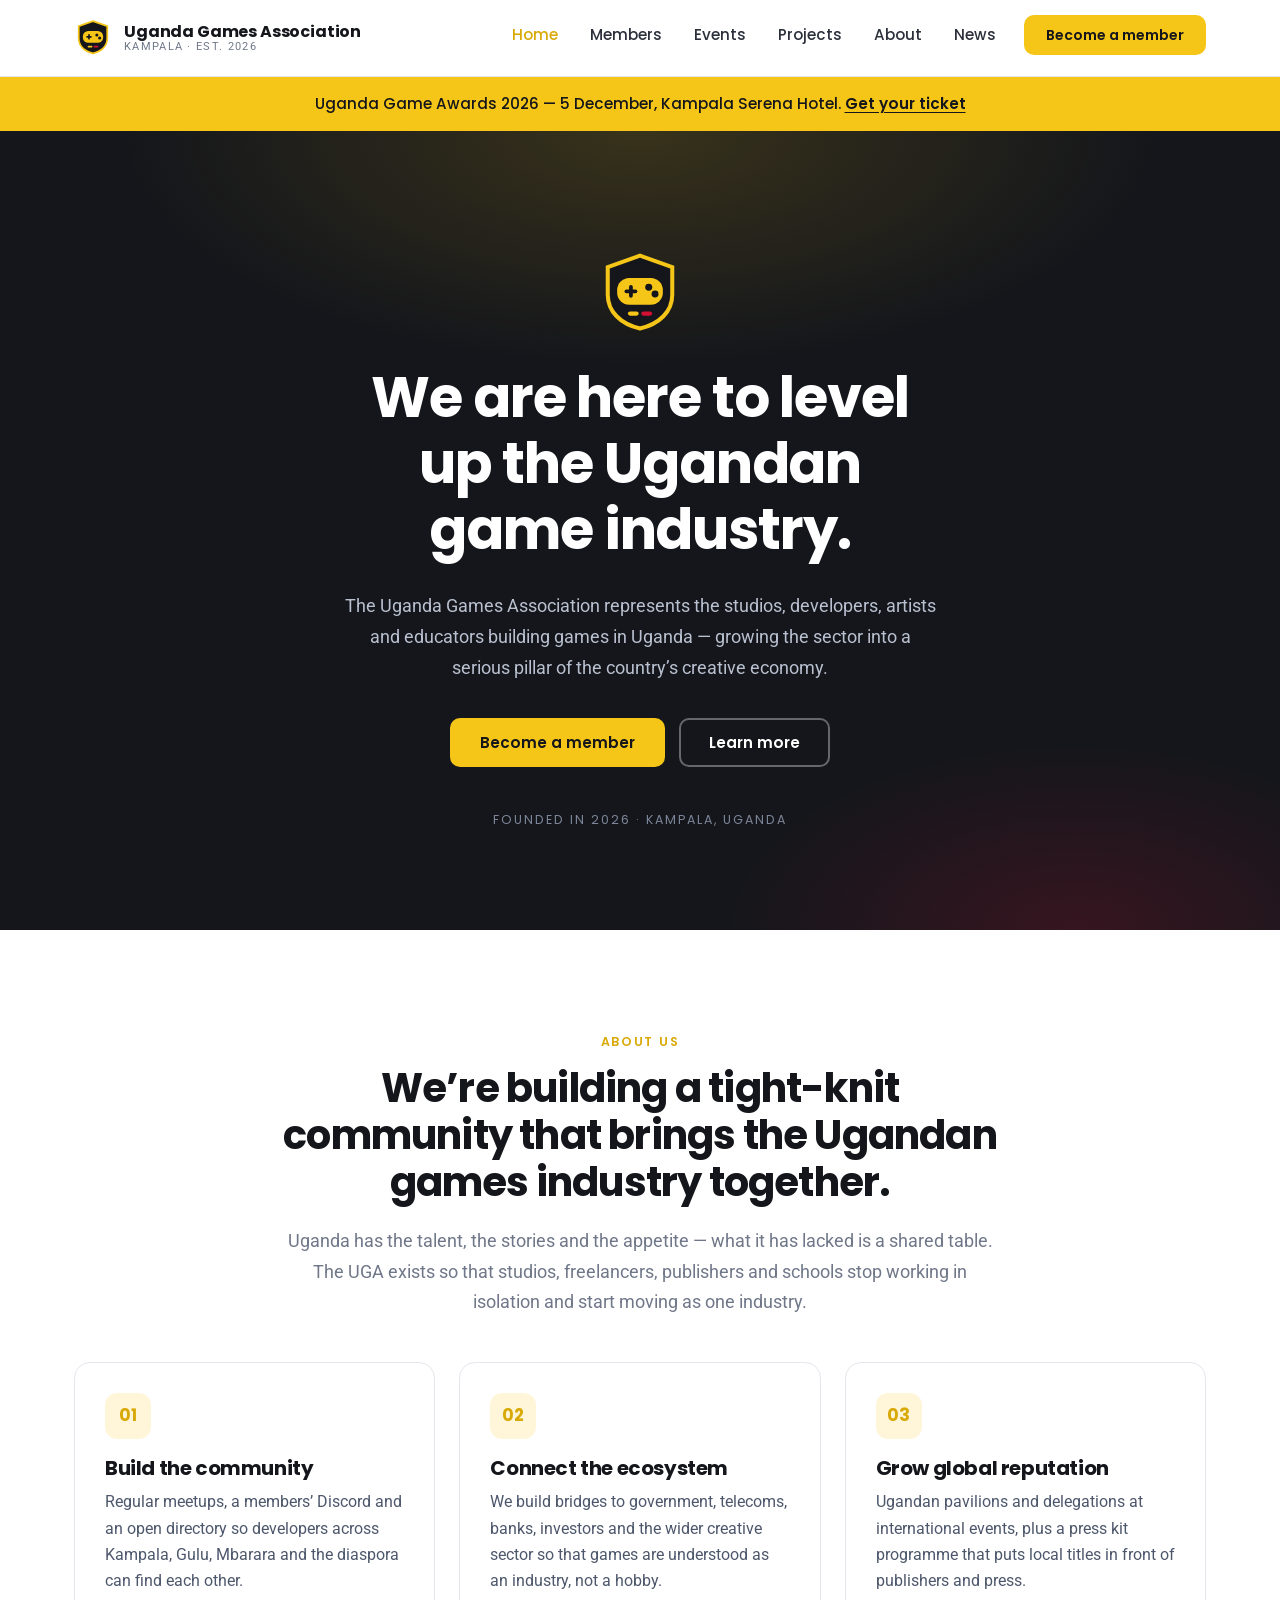
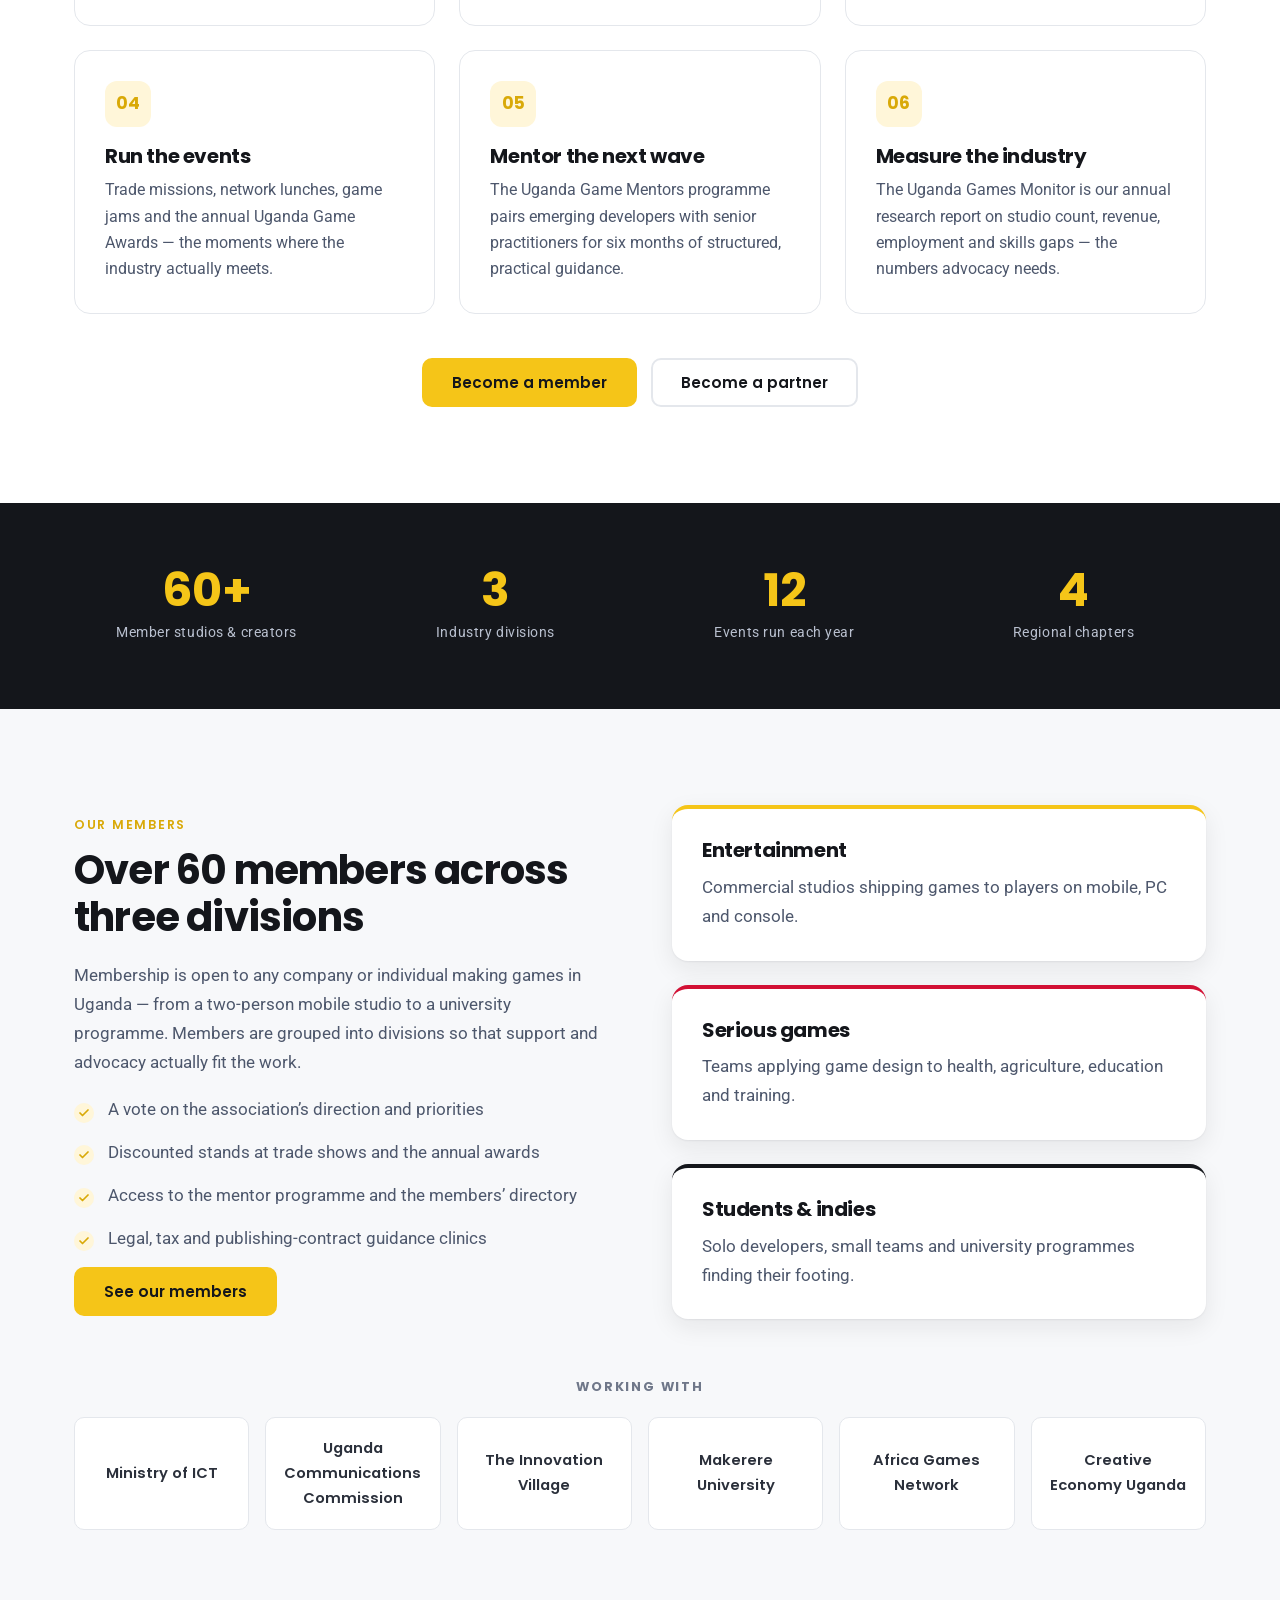
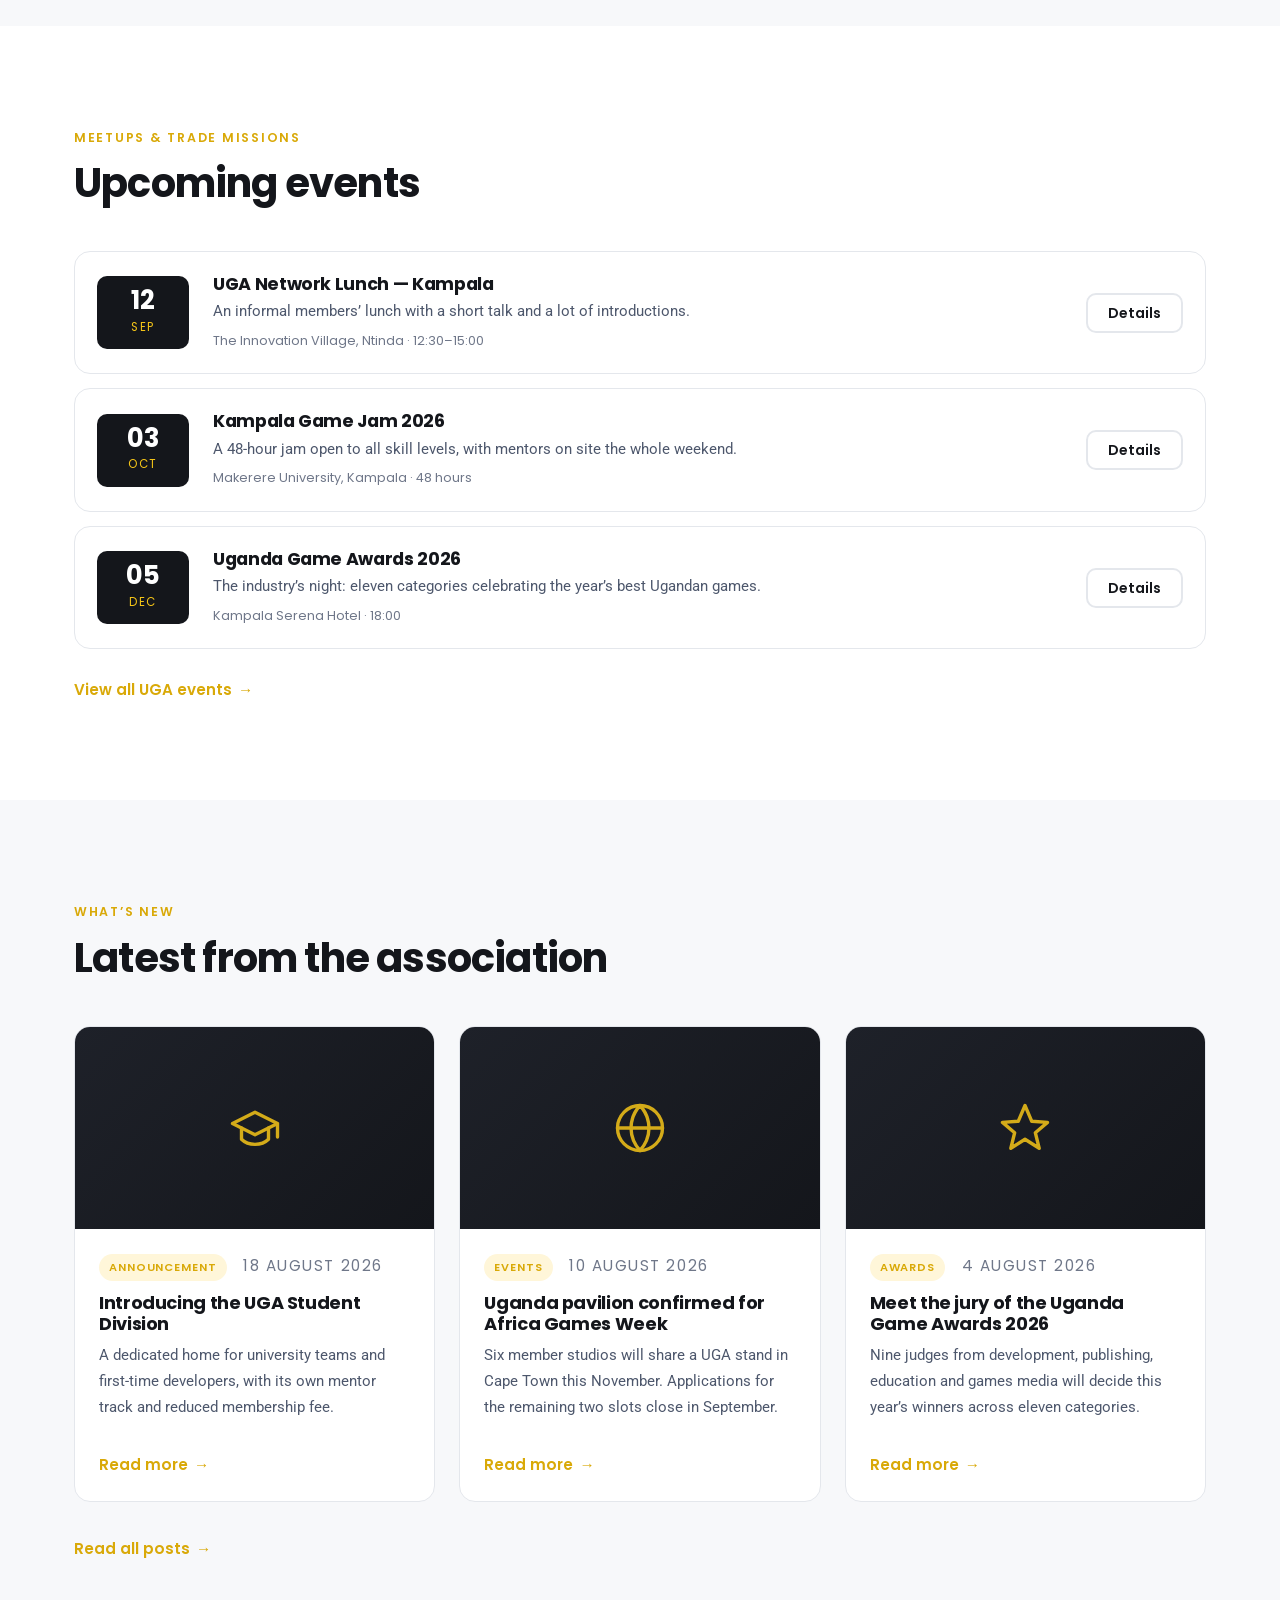
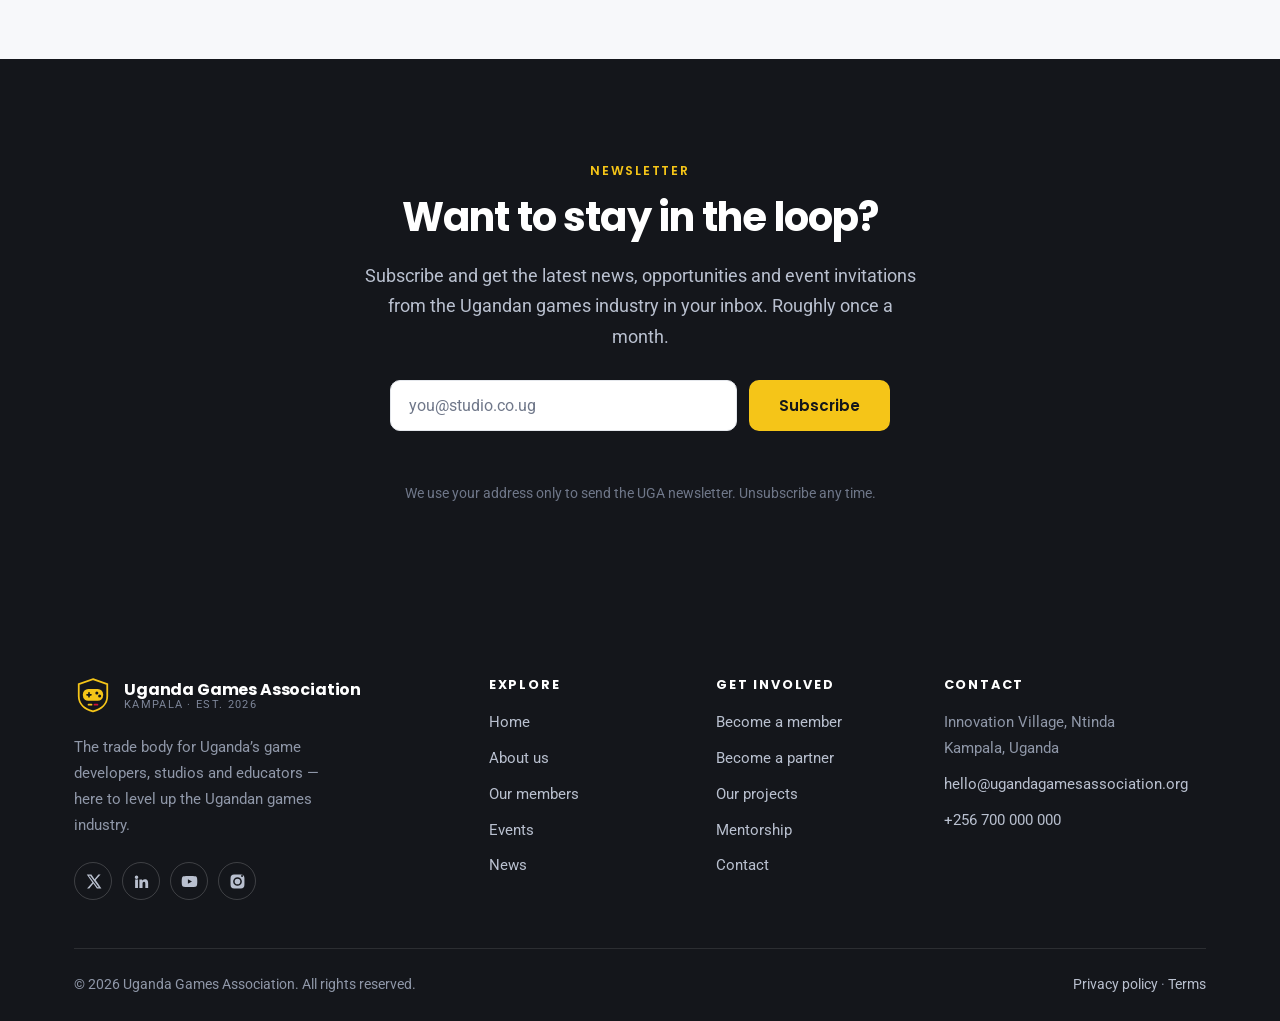
==== index.html @ ba729098 "Initial commit: Uganda Games Association website A seven-page static site for the Uganda Games Assoc" ====
<!DOCTYPE html>
<html lang="en">
<head>
  <meta charset="utf-8">
  <meta name="viewport" content="width=device-width, initial-scale=1">
  <title>Uganda Games Association — Levelling up the Ugandan game industry</title>
  <meta name="description" content="The Uganda Games Association represents the studios, developers and educators building games in Uganda.">
  <link rel="canonical" href="https://ugandagamesassociation.org/index.html">

  <meta property="og:type" content="website">
  <meta property="og:site_name" content="Uganda Games Association">
  <meta property="og:title" content="Uganda Games Association — Levelling up the Ugandan game industry">
  <meta property="og:description" content="The Uganda Games Association represents the studios, developers and educators building games in Uganda.">
  <meta name="twitter:card" content="summary_large_image">

  <link rel="icon" href="assets/favicon.svg" type="image/svg+xml">
  <link rel="preconnect" href="https://fonts.googleapis.com">
  <link rel="preconnect" href="https://fonts.gstatic.com" crossorigin>
  <link href="https://fonts.googleapis.com/css2?family=Poppins:wght@500;600;700&family=Roboto:wght@400;500&display=swap" rel="stylesheet">
  <link rel="stylesheet" href="css/styles.css">
  <script>document.documentElement.className += ' js';</script>
</head>
<body>
<a class="skip-link" href="#main">Skip to content</a>
<header class="site-header">
  <div class="wrap site-header__inner">
    <a class="brand" href="index.html">
      <img class="brand__mark" src="assets/logo.svg" alt="" width="38" height="38">
      <span class="brand__text">
        <span class="brand__name">Uganda Games Association</span>
        <span class="brand__sub">Kampala &middot; Est. 2026</span>
      </span>
    </a>

    <button class="nav-toggle" type="button" aria-expanded="false" aria-controls="primary-nav" aria-label="Toggle menu">
      <span class="nav-toggle__bars"></span>
    </button>

    <nav class="nav" id="primary-nav" aria-label="Primary">
      <ul class="nav__list">
        <li><a class="nav__link" href="index.html">Home</a></li>
        <li><a class="nav__link" href="members.html">Members</a></li>
        <li><a class="nav__link" href="events.html">Events</a></li>
        <li><a class="nav__link" href="projects.html">Projects</a></li>
        <li><a class="nav__link" href="about.html">About</a></li>
        <li><a class="nav__link" href="news.html">News</a></li>
        <li class="nav__cta"><a class="btn btn--primary btn--sm" href="contact.html">Become a member</a></li>
      </ul>
    </nav>
  </div>
</header>
<div class="notice">
  <div class="wrap">
    Uganda Game Awards 2026 &mdash; 5 December, Kampala Serena Hotel.
    <a href="events.html">Get your ticket</a>
  </div>
</div>

<main id="main">

  <!-- ============================================================ hero -->
  <section class="hero">
    <div class="wrap">
      <img class="hero__mark" src="assets/logo.svg" alt="" width="86" height="86">
      <h1>We are here to level up the Ugandan game industry.</h1>
      <p class="hero__text">
        The Uganda Games Association represents the studios, developers, artists and
        educators building games in Uganda &mdash; growing the sector into a serious
        pillar of the country&rsquo;s creative economy.
      </p>
      <div class="hero__actions">
        <a class="btn btn--primary" href="contact.html">Become a member</a>
        <a class="btn btn--onink" href="about.html">Learn more</a>
      </div>
      <p class="hero__meta">Founded in 2026 &middot; Kampala, Uganda</p>
    </div>
  </section>

  <!-- =========================================================== about -->
  <section class="section">
    <div class="wrap">
      <div class="section-head section-head--center reveal">
        <span class="eyebrow">About us</span>
        <h2>We&rsquo;re building a tight-knit community that brings the Ugandan games industry together.</h2>
        <p class="lead">
          Uganda has the talent, the stories and the appetite &mdash; what it has lacked is
          a shared table. The UGA exists so that studios, freelancers, publishers and
          schools stop working in isolation and start moving as one industry.
        </p>
      </div>

      <div class="grid grid--3">
        <article class="card card--hover reveal">
          <span class="card__num">01</span>
          <h3>Build the community</h3>
          <p>Regular meetups, a members&rsquo; Discord and an open directory so developers across Kampala, Gulu, Mbarara and the diaspora can find each other.</p>
        </article>
        <article class="card card--hover reveal">
          <span class="card__num">02</span>
          <h3>Connect the ecosystem</h3>
          <p>We build bridges to government, telecoms, banks, investors and the wider creative sector so that games are understood as an industry, not a hobby.</p>
        </article>
        <article class="card card--hover reveal">
          <span class="card__num">03</span>
          <h3>Grow global reputation</h3>
          <p>Ugandan pavilions and delegations at international events, plus a press kit programme that puts local titles in front of publishers and press.</p>
        </article>
        <article class="card card--hover reveal">
          <span class="card__num">04</span>
          <h3>Run the events</h3>
          <p>Trade missions, network lunches, game jams and the annual Uganda Game Awards &mdash; the moments where the industry actually meets.</p>
        </article>
        <article class="card card--hover reveal">
          <span class="card__num">05</span>
          <h3>Mentor the next wave</h3>
          <p>The Uganda Game Mentors programme pairs emerging developers with senior practitioners for six months of structured, practical guidance.</p>
        </article>
        <article class="card card--hover reveal">
          <span class="card__num">06</span>
          <h3>Measure the industry</h3>
          <p>The Uganda Games Monitor is our annual research report on studio count, revenue, employment and skills gaps &mdash; the numbers advocacy needs.</p>
        </article>
      </div>

      <div class="hero__actions" style="margin-top:44px">
        <a class="btn btn--primary" href="contact.html">Become a member</a>
        <a class="btn btn--ghost" href="contact.html">Become a partner</a>
      </div>
    </div>
  </section>

  <!-- =========================================================== stats -->
  <section class="section section--tight section--ink">
    <div class="wrap">
      <div class="stats reveal">
        <div class="stat"><div class="stat__num">60+</div><div class="stat__label">Member studios &amp; creators</div></div>
        <div class="stat"><div class="stat__num">3</div><div class="stat__label">Industry divisions</div></div>
        <div class="stat"><div class="stat__num">12</div><div class="stat__label">Events run each year</div></div>
        <div class="stat"><div class="stat__num">4</div><div class="stat__label">Regional chapters</div></div>
      </div>
    </div>
  </section>

  <!-- ========================================================= members -->
  <section class="section section--paper">
    <div class="wrap">
      <div class="split">
        <div class="reveal">
          <span class="eyebrow">Our members</span>
          <h2>Over 60 members across three divisions</h2>
          <p>
            Membership is open to any company or individual making games in Uganda &mdash;
            from a two-person mobile studio to a university programme. Members are grouped
            into divisions so that support and advocacy actually fit the work.
          </p>
          <ul class="checklist">
            <li>A vote on the association&rsquo;s direction and priorities</li>
            <li>Discounted stands at trade shows and the annual awards</li>
            <li>Access to the mentor programme and the members&rsquo; directory</li>
            <li>Legal, tax and publishing-contract guidance clinics</li>
          </ul>
          <a class="btn btn--primary" href="members.html">See our members</a>
        </div>

        <div class="grid reveal">
          <div class="division">
            <h3>Entertainment</h3>
            <p>Commercial studios shipping games to players on mobile, PC and console.</p>
          </div>
          <div class="division">
            <h3>Serious games</h3>
            <p>Teams applying game design to health, agriculture, education and training.</p>
          </div>
          <div class="division">
            <h3>Students &amp; indies</h3>
            <p>Solo developers, small teams and university programmes finding their footing.</p>
          </div>
        </div>
      </div>

      <div style="margin-top:60px" class="reveal">
        <h4 style="text-align:center;color:var(--muted);font-size:.8rem;letter-spacing:.14em;text-transform:uppercase;margin-bottom:22px">
          Working with
        </h4>
        <div class="logo-grid">
          <span class="logo-card">Ministry of ICT</span>
          <span class="logo-card">Uganda Communications Commission</span>
          <span class="logo-card">The Innovation Village</span>
          <span class="logo-card">Makerere University</span>
          <span class="logo-card">Africa Games Network</span>
          <span class="logo-card">Creative Economy Uganda</span>
        </div>
      </div>
    </div>
  </section>

  <!-- ========================================================== events -->
  <section class="section">
    <div class="wrap">
      <div class="section-head reveal">
        <span class="eyebrow">Meetups &amp; trade missions</span>
        <h2>Upcoming events</h2>
      </div>

      <div class="reveal">
        <article class="event">
          <div class="event__date"><div class="event__day">12</div><div class="event__mon">Sep</div></div>
          <div class="event__body">
            <h3>UGA Network Lunch &mdash; Kampala</h3>
            <p>An informal members&rsquo; lunch with a short talk and a lot of introductions.</p>
            <span class="event__where">The Innovation Village, Ntinda &middot; 12:30&ndash;15:00</span>
          </div>
          <a class="btn btn--ghost btn--sm" href="events.html">Details</a>
        </article>

        <article class="event">
          <div class="event__date"><div class="event__day">03</div><div class="event__mon">Oct</div></div>
          <div class="event__body">
            <h3>Kampala Game Jam 2026</h3>
            <p>A 48-hour jam open to all skill levels, with mentors on site the whole weekend.</p>
            <span class="event__where">Makerere University, Kampala &middot; 48 hours</span>
          </div>
          <a class="btn btn--ghost btn--sm" href="events.html">Details</a>
        </article>

        <article class="event">
          <div class="event__date"><div class="event__day">05</div><div class="event__mon">Dec</div></div>
          <div class="event__body">
            <h3>Uganda Game Awards 2026</h3>
            <p>The industry&rsquo;s night: eleven categories celebrating the year&rsquo;s best Ugandan games.</p>
            <span class="event__where">Kampala Serena Hotel &middot; 18:00</span>
          </div>
          <a class="btn btn--ghost btn--sm" href="events.html">Details</a>
        </article>
      </div>

      <p style="margin-top:26px"><a class="arrow-link" href="events.html">View all UGA events</a></p>
    </div>
  </section>

  <!-- ============================================================ news -->
  <section class="section section--paper">
    <div class="wrap">
      <div class="section-head reveal">
        <span class="eyebrow">What&rsquo;s new</span>
        <h2>Latest from the association</h2>
      </div>

      <div class="grid grid--3">
        <article class="post reveal">
          <div class="post__thumb">
            <svg viewBox="0 0 24 24" fill="none" stroke="#f5c518" stroke-width="1.5" stroke-linecap="round" stroke-linejoin="round"><path d="M22 10v6M2 10l10-5 10 5-10 5z"/><path d="M6 12v5c3 3 9 3 12 0v-5"/></svg>
          </div>
          <div class="post__body">
            <p class="post__meta"><span class="tag">Announcement</span> &nbsp; 18 August 2026</p>
            <h3>Introducing the UGA Student Division</h3>
            <p>A dedicated home for university teams and first-time developers, with its own mentor track and reduced membership fee.</p>
            <a class="arrow-link" href="news.html">Read more</a>
          </div>
        </article>

        <article class="post reveal">
          <div class="post__thumb">
            <svg viewBox="0 0 24 24" fill="none" stroke="#f5c518" stroke-width="1.5" stroke-linecap="round" stroke-linejoin="round"><circle cx="12" cy="12" r="10"/><path d="M2 12h20M12 2a15.3 15.3 0 0 1 4 10 15.3 15.3 0 0 1-4 10 15.3 15.3 0 0 1-4-10 15.3 15.3 0 0 1 4-10z"/></svg>
          </div>
          <div class="post__body">
            <p class="post__meta"><span class="tag">Events</span> &nbsp; 10 August 2026</p>
            <h3>Uganda pavilion confirmed for Africa Games Week</h3>
            <p>Six member studios will share a UGA stand in Cape Town this November. Applications for the remaining two slots close in September.</p>
            <a class="arrow-link" href="news.html">Read more</a>
          </div>
        </article>

        <article class="post reveal">
          <div class="post__thumb">
            <svg viewBox="0 0 24 24" fill="none" stroke="#f5c518" stroke-width="1.5" stroke-linecap="round" stroke-linejoin="round"><path d="M12 2 15 9l7 .5-5.4 4.6 1.7 6.9L12 17l-6.3 4 1.7-6.9L2 9.5 9 9z"/></svg>
          </div>
          <div class="post__body">
            <p class="post__meta"><span class="tag">Awards</span> &nbsp; 4 August 2026</p>
            <h3>Meet the jury of the Uganda Game Awards 2026</h3>
            <p>Nine judges from development, publishing, education and games media will decide this year&rsquo;s winners across eleven categories.</p>
            <a class="arrow-link" href="news.html">Read more</a>
          </div>
        </article>
      </div>

      <p style="margin-top:32px"><a class="arrow-link" href="news.html">Read all posts</a></p>
    </div>
  </section>

  <!-- ====================================================== newsletter -->
  <section class="section section--ink">
    <div class="wrap newsletter">
      <span class="eyebrow">Newsletter</span>
      <h2>Want to stay in the loop?</h2>
      <p class="lead" style="max-width:56ch;margin-inline:auto;color:#b9c0cf">
        Subscribe and get the latest news, opportunities and event invitations from the
        Ugandan games industry in your inbox. Roughly once a month.
      </p>

      <form class="newsletter__form" data-demo-form
            data-success="You have successfully joined our subscriber list."
            novalidate>
        <label class="visually-hidden" for="nl-email">Email address</label>
        <input id="nl-email" type="email" name="email" placeholder="you@studio.co.ug" required>
        <button class="btn btn--primary" type="submit">Subscribe</button>
      </form>
      <p class="form-status" role="status" aria-live="polite"></p>
      <p class="newsletter__note">
        We use your address only to send the UGA newsletter. Unsubscribe any time.
      </p>
    </div>
  </section>

</main>
<footer class="site-footer">
  <div class="wrap">
    <div class="footer-grid">
      <div class="footer-about">
        <a class="brand" href="index.html">
          <img class="brand__mark" src="assets/logo.svg" alt="" width="38" height="38">
          <span class="brand__text">
            <span class="brand__name">Uganda Games Association</span>
            <span class="brand__sub">Kampala &middot; Est. 2026</span>
          </span>
        </a>
        <p>The trade body for Uganda&rsquo;s game developers, studios and educators &mdash; here to level up the Ugandan games industry.</p>
        <div class="socials">
          <a href="#" aria-label="UGA on X">
            <svg viewBox="0 0 24 24" fill="#b9c0cf"><path d="M18.9 2H22l-7 8 8.2 12h-6.4l-5-7.3L6 22H2.9l7.5-8.6L2.5 2H9l4.5 6.7L18.9 2Zm-1.1 18h1.7L7.3 3.8H5.5L17.8 20Z"/></svg>
          </a>
          <a href="#" aria-label="UGA on LinkedIn">
            <svg viewBox="0 0 24 24" fill="#b9c0cf"><path d="M4.98 3.5a2.5 2.5 0 1 1 0 5 2.5 2.5 0 0 1 0-5ZM3 9h4v12H3V9Zm6 0h3.8v1.7h.05c.53-1 1.83-2.05 3.77-2.05 4.03 0 4.78 2.65 4.78 6.1V21h-4v-5.5c0-1.3-.03-3-1.83-3-1.83 0-2.11 1.43-2.11 2.9V21H9V9Z"/></svg>
          </a>
          <a href="#" aria-label="UGA on YouTube">
            <svg viewBox="0 0 24 24" fill="#b9c0cf"><path d="M23 12s0-3.6-.46-5.32a2.77 2.77 0 0 0-1.95-1.96C18.87 4.25 12 4.25 12 4.25s-6.87 0-8.59.47a2.77 2.77 0 0 0-1.95 1.96C1 8.4 1 12 1 12s0 3.6.46 5.32a2.77 2.77 0 0 0 1.95 1.96c1.72.47 8.59.47 8.59.47s6.87 0 8.59-.47a2.77 2.77 0 0 0 1.95-1.96C23 15.6 23 12 23 12ZM9.75 15.27V8.73L15.5 12l-5.75 3.27Z"/></svg>
          </a>
          <a href="#" aria-label="UGA on Instagram">
            <svg viewBox="0 0 24 24" fill="#b9c0cf"><path d="M12 2.16c3.2 0 3.58.01 4.85.07 3.25.15 4.77 1.69 4.92 4.92.06 1.27.07 1.65.07 4.85s-.01 3.58-.07 4.85c-.15 3.23-1.66 4.77-4.92 4.92-1.27.06-1.65.07-4.85.07s-3.58-.01-4.85-.07c-3.26-.15-4.77-1.7-4.92-4.92C2.17 15.58 2.16 15.2 2.16 12s.01-3.58.07-4.85c.15-3.23 1.66-4.77 4.92-4.92C8.42 2.17 8.8 2.16 12 2.16Zm0 3.68a6.16 6.16 0 1 0 0 12.32 6.16 6.16 0 0 0 0-12.32Zm0 10.16a4 4 0 1 1 0-8 4 4 0 0 1 0 8Zm6.4-10.4a1.44 1.44 0 1 0 0-2.88 1.44 1.44 0 0 0 0 2.88Z"/></svg>
          </a>
        </div>
      </div>

      <div class="footer-col">
        <h4>Explore</h4>
        <ul>
          <li><a href="index.html">Home</a></li>
          <li><a href="about.html">About us</a></li>
          <li><a href="members.html">Our members</a></li>
          <li><a href="events.html">Events</a></li>
          <li><a href="news.html">News</a></li>
        </ul>
      </div>

      <div class="footer-col">
        <h4>Get involved</h4>
        <ul>
          <li><a href="contact.html">Become a member</a></li>
          <li><a href="contact.html">Become a partner</a></li>
          <li><a href="projects.html">Our projects</a></li>
          <li><a href="projects.html">Mentorship</a></li>
          <li><a href="contact.html">Contact</a></li>
        </ul>
      </div>

      <div class="footer-col">
        <h4>Contact</h4>
        <ul>
          <li>Innovation Village, Ntinda<br>Kampala, Uganda</li>
          <li><a href="mailto:hello@ugandagamesassociation.org">hello@ugandagamesassociation.org</a></li>
          <li><a href="tel:+256700000000">+256 700 000 000</a></li>
        </ul>
      </div>
    </div>

    <div class="footer-bottom">
      <span>&copy; <span data-year>2026</span> Uganda Games Association. All rights reserved.</span>
      <span><a href="#">Privacy policy</a> &middot; <a href="#">Terms</a></span>
    </div>
  </div>
</footer>

<button class="to-top" type="button" aria-label="Back to top">
  <svg viewBox="0 0 24 24" width="18" height="18" fill="none" stroke="currentColor" stroke-width="2.5" stroke-linecap="round" stroke-linejoin="round"><path d="M12 19V5M5 12l7-7 7 7"/></svg>
</button>

<script src="js/main.js"></script>
</body>
</html>
---- css/styles.css ----
/* ==========================================================================
   Uganda Games Association — design system
   Palette derives from the national flag: black, gold, red.
   ========================================================================== */

:root {
  /* Brand */
  --gold:        #f5c518;
  --gold-dark:   #d9a908;
  --gold-soft:   #fff6d9;
  --red:         #d21034;
  --red-dark:    #a60d29;

  /* Neutrals */
  --ink:         #14161b;
  --ink-2:       #1e2129;
  --ink-3:       #2b303b;
  --slate:       #4d576c;
  --muted:       #6f7789;
  --line:        #e4e7ec;
  --paper:       #ffffff;
  --paper-2:     #f7f8fa;

  /* Type */
  --font-head: 'Poppins', 'Segoe UI', Arial, sans-serif;
  --font-body: 'Roboto', 'Segoe UI', Arial, Helvetica, sans-serif;

  /* Layout */
  --wrap: 1180px;
  --gutter: 24px;
  --radius: 10px;
  --radius-lg: 16px;
  --shadow: 0 1px 2px rgba(20, 22, 27, .06), 0 8px 24px rgba(20, 22, 27, .08);
  --shadow-lg: 0 2px 4px rgba(20, 22, 27, .06), 0 18px 48px rgba(20, 22, 27, .14);
  --header-h: 76px;
}

/* --------------------------------------------------------------- reset -- */
*, *::before, *::after { box-sizing: border-box; }

html { scroll-behavior: smooth; }

body {
  margin: 0;
  font-family: var(--font-body);
  font-size: 17px;
  line-height: 1.7;
  color: var(--slate);
  background: var(--paper);
  -webkit-font-smoothing: antialiased;
}

h1, h2, h3, h4, h5 {
  font-family: var(--font-head);
  font-weight: 700;
  line-height: 1.18;
  color: var(--ink);
  margin: 0 0 .5em;
  letter-spacing: -.02em;
}

h1 { font-size: clamp(2.2rem, 5vw, 3.5rem); }
h2 { font-size: clamp(1.75rem, 3.4vw, 2.5rem); }
h3 { font-size: 1.25rem; }
h4 { font-size: 1.05rem; }

p { margin: 0 0 1.1em; }
p:last-child { margin-bottom: 0; }

a { color: var(--ink); text-decoration: none; transition: color .18s ease; }
a:hover { color: var(--gold-dark); }

img, svg { max-width: 100%; height: auto; display: block; }

ul { margin: 0 0 1.1em; padding-left: 1.2em; }
li { margin-bottom: .4em; }

:focus-visible {
  outline: 3px solid var(--gold);
  outline-offset: 3px;
  border-radius: 4px;
}

/* -------------------------------------------------------------- layout -- */
.wrap {
  width: 100%;
  max-width: var(--wrap);
  margin-inline: auto;
  padding-inline: var(--gutter);
}

.section { padding: clamp(56px, 8vw, 96px) 0; }
.section--tight { padding: clamp(40px, 5vw, 64px) 0; }
.section--paper { background: var(--paper-2); }
.section--ink { background: var(--ink); color: #b9c0cf; }
.section--ink h2, .section--ink h3, .section--ink h4 { color: #fff; }

.section-head { max-width: 720px; margin-bottom: 44px; }
.section-head--center { margin-inline: auto; text-align: center; }

.eyebrow {
  display: inline-block;
  font-family: var(--font-head);
  font-weight: 600;
  font-size: .78rem;
  letter-spacing: .14em;
  text-transform: uppercase;
  color: var(--gold-dark);
  margin-bottom: .75rem;
}
.section--ink .eyebrow { color: var(--gold); }

.lead { font-size: 1.12rem; color: var(--muted); }

.grid { display: grid; gap: 24px; }
.grid--2 { grid-template-columns: repeat(2, 1fr); }
.grid--3 { grid-template-columns: repeat(3, 1fr); }
.grid--4 { grid-template-columns: repeat(4, 1fr); }

/* ------------------------------------------------------------- buttons -- */
.btn {
  display: inline-flex;
  align-items: center;
  justify-content: center;
  gap: .5em;
  font-family: var(--font-head);
  font-weight: 600;
  font-size: .95rem;
  line-height: 1;
  padding: 15px 28px;
  border: 2px solid transparent;
  border-radius: var(--radius);
  cursor: pointer;
  transition: transform .16s ease, background .18s ease, color .18s ease, border-color .18s ease;
}
.btn:active { transform: translateY(1px); }

.btn--primary { background: var(--gold); color: var(--ink); border-color: var(--gold); }
.btn--primary:hover { background: var(--gold-dark); border-color: var(--gold-dark); color: var(--ink); }

.btn--ghost { background: transparent; color: var(--ink); border-color: var(--line); }
.btn--ghost:hover { border-color: var(--ink); color: var(--ink); }

.btn--onink { background: transparent; color: #fff; border-color: rgba(255,255,255,.35); }
.btn--onink:hover { background: #fff; color: var(--ink); border-color: #fff; }

.btn--sm { padding: 11px 20px; font-size: .875rem; }

.arrow-link {
  font-family: var(--font-head);
  font-weight: 600;
  font-size: .95rem;
  color: var(--gold-dark);
  display: inline-flex;
  align-items: center;
  gap: .4em;
}
.arrow-link::after { content: "\2192"; transition: transform .18s ease; }
.arrow-link:hover::after { transform: translateX(4px); }

/* -------------------------------------------------------------- header -- */
.site-header {
  position: sticky;
  top: 0;
  z-index: 100;
  background: rgba(255, 255, 255, .94);
  backdrop-filter: blur(10px);
  border-bottom: 1px solid var(--line);
}

.site-header__inner {
  display: flex;
  align-items: center;
  gap: 20px;
  min-height: var(--header-h);
}

.brand { display: flex; align-items: center; gap: 12px; flex-shrink: 0; }
.brand__mark { width: 38px; height: 38px; flex-shrink: 0; }
.brand__text { display: flex; flex-direction: column; line-height: 1.1; }
.brand__name {
  font-family: var(--font-head);
  font-weight: 700;
  font-size: 1rem;
  color: var(--ink);
  letter-spacing: -.01em;
}
.brand__sub {
  font-size: .68rem;
  letter-spacing: .12em;
  text-transform: uppercase;
  color: var(--muted);
}

.nav { margin-left: auto; }
.nav__list {
  display: flex;
  align-items: center;
  gap: 4px;
  list-style: none;
  margin: 0;
  padding: 0;
}
.nav__link {
  display: block;
  font-family: var(--font-head);
  font-weight: 500;
  font-size: .95rem;
  padding: 10px 14px;
  border-radius: var(--radius);
  color: var(--ink-3);
}
.nav__link:hover { background: var(--paper-2); color: var(--ink); }
.nav__item--active > .nav__link { color: var(--gold-dark); }

.nav__cta { margin-left: 10px; }

.nav-toggle {
  display: none;
  margin-left: auto;
  width: 44px;
  height: 44px;
  align-items: center;
  justify-content: center;
  background: transparent;
  border: 1px solid var(--line);
  border-radius: var(--radius);
  cursor: pointer;
}
.nav-toggle__bars, .nav-toggle__bars::before, .nav-toggle__bars::after {
  display: block;
  width: 20px;
  height: 2px;
  background: var(--ink);
  border-radius: 2px;
  transition: transform .2s ease, opacity .2s ease;
}
.nav-toggle__bars::before, .nav-toggle__bars::after { content: ""; position: absolute; }
.nav-toggle__bars::before { transform: translateY(-6px); }
.nav-toggle__bars::after { transform: translateY(6px); }
.nav-toggle[aria-expanded="true"] .nav-toggle__bars { background: transparent; }
.nav-toggle[aria-expanded="true"] .nav-toggle__bars::before { transform: rotate(45deg); }
.nav-toggle[aria-expanded="true"] .nav-toggle__bars::after { transform: rotate(-45deg); }

/* ---------------------------------------------------------------- hero -- */
.hero {
  position: relative;
  background: var(--ink);
  color: #b9c0cf;
  text-align: center;
  padding: clamp(64px, 10vw, 120px) 0 clamp(56px, 8vw, 100px);
  overflow: hidden;
}
.hero::before {
  content: "";
  position: absolute;
  inset: 0;
  background:
    radial-gradient(58% 42% at 50% 0%, rgba(245, 197, 24, .16), transparent 70%),
    radial-gradient(40% 34% at 84% 100%, rgba(210, 16, 52, .18), transparent 70%);
  pointer-events: none;
}
.hero > .wrap { position: relative; }
.hero__mark { width: 86px; height: 86px; margin: 0 auto 28px; }
.hero h1 { color: #fff; max-width: 15ch; margin-inline: auto; }
.hero__text {
  max-width: 60ch;
  margin: 20px auto 34px;
  font-size: 1.14rem;
  color: #b9c0cf;
}
.hero__actions { display: flex; flex-wrap: wrap; gap: 14px; justify-content: center; }
.hero__meta {
  margin-top: 42px;
  font-family: var(--font-head);
  font-size: .78rem;
  letter-spacing: .16em;
  text-transform: uppercase;
  color: #7d8598;
}

/* --------------------------------------------------------- page header -- */
.page-hero {
  background: var(--ink);
  color: #b9c0cf;
  padding: clamp(52px, 7vw, 88px) 0;
}
.page-hero h1 { color: #fff; margin-bottom: .35em; }
.page-hero p { max-width: 62ch; font-size: 1.1rem; margin: 0; }

.breadcrumb {
  font-family: var(--font-head);
  font-size: .78rem;
  letter-spacing: .14em;
  text-transform: uppercase;
  color: var(--gold);
  margin-bottom: 1rem;
}

/* -------------------------------------------------------------- notice -- */
.notice {
  background: var(--gold);
  color: var(--ink);
  font-family: var(--font-head);
  font-weight: 500;
  font-size: .95rem;
  text-align: center;
  padding: 14px 0;
}
.notice a { color: var(--ink); text-decoration: underline; text-underline-offset: 3px; font-weight: 600; }

/* --------------------------------------------------------------- cards -- */
.card {
  background: var(--paper);
  border: 1px solid var(--line);
  border-radius: var(--radius-lg);
  padding: 30px;
  transition: transform .2s ease, box-shadow .2s ease, border-color .2s ease;
}
.card--hover:hover { transform: translateY(-4px); box-shadow: var(--shadow); border-color: transparent; }
.card h3 { margin-bottom: .45em; }
.card p { font-size: .97rem; }

.card__num {
  display: inline-flex;
  align-items: center;
  justify-content: center;
  width: 46px;
  height: 46px;
  border-radius: 12px;
  background: var(--gold-soft);
  color: var(--gold-dark);
  font-family: var(--font-head);
  font-weight: 700;
  font-size: 1.05rem;
  margin-bottom: 18px;
}

/* post cards */
.post {
  display: flex;
  flex-direction: column;
  background: var(--paper);
  border: 1px solid var(--line);
  border-radius: var(--radius-lg);
  overflow: hidden;
  transition: transform .2s ease, box-shadow .2s ease;
}
.post:hover { transform: translateY(-4px); box-shadow: var(--shadow); }
.post__thumb {
  aspect-ratio: 16 / 9;
  background: linear-gradient(135deg, var(--ink-2), var(--ink));
  display: flex;
  align-items: center;
  justify-content: center;
}
.post__thumb svg { width: 54px; height: 54px; opacity: .85; }
.post__body { padding: 24px; display: flex; flex-direction: column; flex: 1; }
.post__meta {
  font-family: var(--font-head);
  font-size: .74rem;
  letter-spacing: .1em;
  text-transform: uppercase;
  color: var(--muted);
  margin-bottom: .7rem;
}
.post__body h3 { font-size: 1.12rem; }
.post__body p { font-size: .95rem; flex: 1; }
.post__body .arrow-link { margin-top: 14px; }

.tag {
  display: inline-block;
  font-family: var(--font-head);
  font-weight: 600;
  font-size: .7rem;
  letter-spacing: .08em;
  text-transform: uppercase;
  padding: 4px 10px;
  border-radius: 999px;
  background: var(--gold-soft);
  color: var(--gold-dark);
}

/* --------------------------------------------------------------- stats -- */
.stats { display: grid; grid-template-columns: repeat(4, 1fr); gap: 24px; text-align: center; }
.stat__num {
  font-family: var(--font-head);
  font-weight: 700;
  font-size: clamp(2rem, 4vw, 2.9rem);
  color: var(--gold);
  line-height: 1;
}
.section:not(.section--ink) .stat__num { color: var(--gold-dark); }
.stat__label {
  font-size: .88rem;
  letter-spacing: .04em;
  margin-top: .5rem;
}

/* ------------------------------------------------------------- feature -- */
.split {
  display: grid;
  grid-template-columns: 1fr 1fr;
  gap: clamp(32px, 5vw, 64px);
  align-items: center;
}

.checklist { list-style: none; padding: 0; margin: 0; }
.checklist li {
  position: relative;
  padding-left: 34px;
  margin-bottom: 14px;
}
.checklist li::before {
  content: "";
  position: absolute;
  left: 0;
  top: .42em;
  width: 20px;
  height: 20px;
  border-radius: 50%;
  background: var(--gold-soft) url("data:image/svg+xml,%3Csvg xmlns='http://www.w3.org/2000/svg' viewBox='0 0 24 24' fill='none' stroke='%23d9a908' stroke-width='3.5' stroke-linecap='round' stroke-linejoin='round'%3E%3Cpolyline points='20 6 9 17 4 12'/%3E%3C/svg%3E") center / 12px no-repeat;
}

/* ------------------------------------------------------------- members -- */
.logo-grid {
  display: grid;
  grid-template-columns: repeat(auto-fill, minmax(170px, 1fr));
  gap: 16px;
}
.logo-card {
  display: flex;
  align-items: center;
  justify-content: center;
  text-align: center;
  min-height: 96px;
  padding: 18px;
  background: var(--paper);
  border: 1px solid var(--line);
  border-radius: var(--radius);
  font-family: var(--font-head);
  font-weight: 600;
  font-size: .92rem;
  color: var(--ink-3);
  transition: border-color .2s ease, color .2s ease;
}
.logo-card:hover { border-color: var(--gold); color: var(--gold-dark); }

.division {
  border-top: 4px solid var(--gold);
  background: var(--paper);
  border-radius: var(--radius-lg);
  padding: 30px;
  box-shadow: var(--shadow);
}
.division:nth-child(2) { border-top-color: var(--red); }
.division:nth-child(3) { border-top-color: var(--ink); }

/* -------------------------------------------------------------- events -- */
.event {
  display: grid;
  grid-template-columns: 92px 1fr auto;
  gap: 24px;
  align-items: center;
  padding: 22px;
  background: var(--paper);
  border: 1px solid var(--line);
  border-radius: var(--radius-lg);
  margin-bottom: 14px;
  transition: border-color .2s ease, box-shadow .2s ease;
}
.event:hover { border-color: transparent; box-shadow: var(--shadow); }
.event__date {
  text-align: center;
  background: var(--ink);
  color: #fff;
  border-radius: var(--radius);
  padding: 12px 8px;
}
.event__day { font-family: var(--font-head); font-weight: 700; font-size: 1.6rem; line-height: 1; }
.event__mon {
  font-family: var(--font-head);
  font-size: .72rem;
  letter-spacing: .12em;
  text-transform: uppercase;
  color: var(--gold);
  margin-top: 4px;
}
.event__body h3 { margin-bottom: .25em; font-size: 1.1rem; }
.event__body p { font-size: .92rem; margin: 0; }
.event__where {
  font-family: var(--font-head);
  font-size: .8rem;
  color: var(--muted);
  margin-top: .35rem;
  display: block;
}

/* ---------------------------------------------------------------- team -- */
.person { text-align: center; }
.person__avatar {
  width: 104px;
  height: 104px;
  margin: 0 auto 16px;
  border-radius: 50%;
  background: linear-gradient(135deg, var(--gold), var(--gold-dark));
  color: var(--ink);
  display: flex;
  align-items: center;
  justify-content: center;
  font-family: var(--font-head);
  font-weight: 700;
  font-size: 1.9rem;
}
.person h3 { font-size: 1.05rem; margin-bottom: .2em; }
.person p { font-size: .9rem; color: var(--muted); }

/* ------------------------------------------------------------ newsletter */
.newsletter { text-align: center; }
.newsletter__form {
  display: flex;
  gap: 12px;
  max-width: 500px;
  margin: 28px auto 14px;
}
.newsletter__form input {
  flex: 1;
  min-width: 0;
  font-family: var(--font-body);
  font-size: 1rem;
  padding: 15px 18px;
  border: 1px solid var(--line);
  border-radius: var(--radius);
  background: var(--paper);
  color: var(--ink);
}
.newsletter__form input::placeholder { color: var(--muted); }
.newsletter__note { font-size: .85rem; color: var(--muted); }
.form-status {
  font-family: var(--font-head);
  font-weight: 600;
  font-size: .92rem;
  min-height: 1.4em;
  margin-top: 10px;
}
.form-status--ok { color: #157347; }
.form-status--err { color: var(--red); }

/* ---------------------------------------------------------------- form -- */
.form-grid { display: grid; grid-template-columns: 1fr 1fr; gap: 20px; }
.field { display: flex; flex-direction: column; gap: 7px; }
.field--full { grid-column: 1 / -1; }
.field label {
  font-family: var(--font-head);
  font-weight: 600;
  font-size: .85rem;
  color: var(--ink);
}
.field input, .field select, .field textarea {
  font-family: var(--font-body);
  font-size: 1rem;
  padding: 13px 16px;
  border: 1px solid var(--line);
  border-radius: var(--radius);
  background: var(--paper);
  color: var(--ink);
  width: 100%;
}
.field textarea { min-height: 150px; resize: vertical; }
.field input:focus, .field select:focus, .field textarea:focus {
  outline: none;
  border-color: var(--gold);
  box-shadow: 0 0 0 3px rgba(245, 197, 24, .25);
}

/* ------------------------------------------------------------------ faq -- */
.faq { border-bottom: 1px solid var(--line); }
.faq__q {
  width: 100%;
  display: flex;
  justify-content: space-between;
  align-items: center;
  gap: 20px;
  text-align: left;
  background: none;
  border: 0;
  padding: 22px 0;
  cursor: pointer;
  font-family: var(--font-head);
  font-weight: 600;
  font-size: 1.05rem;
  color: var(--ink);
}
.faq__q::after {
  content: "+";
  font-size: 1.5rem;
  font-weight: 400;
  color: var(--gold-dark);
  flex-shrink: 0;
  transition: transform .2s ease;
}
.faq__q[aria-expanded="true"]::after { transform: rotate(45deg); }
.faq__a { display: none; padding-bottom: 22px; }
.faq__a p { font-size: .97rem; }
.faq__q[aria-expanded="true"] + .faq__a { display: block; }

/* ---------------------------------------------------------------- cta --- */
.cta-band {
  background: var(--gold);
  color: var(--ink);
  text-align: center;
  padding: clamp(48px, 6vw, 76px) 0;
}
.cta-band h2 { color: var(--ink); max-width: 22ch; margin-inline: auto; }
.cta-band p { max-width: 56ch; margin: 0 auto 28px; color: #4a4326; }
.cta-band .btn--primary { background: var(--ink); border-color: var(--ink); color: #fff; }
.cta-band .btn--primary:hover { background: #000; border-color: #000; color: #fff; }

/* -------------------------------------------------------------- footer -- */
.site-footer { background: var(--ink); color: #8f97a8; padding: clamp(52px, 6vw, 76px) 0 0; }
.site-footer a { color: #b9c0cf; }
.site-footer a:hover { color: var(--gold); }

.footer-grid {
  display: grid;
  grid-template-columns: 2fr 1fr 1fr 1.4fr;
  gap: 40px;
  padding-bottom: 48px;
}
.site-footer .brand__name { color: #fff; }
.site-footer .brand__sub { color: #7d8598; }
.footer-about p { font-size: .95rem; margin: 20px 0 0; max-width: 34ch; }

.footer-col h4 {
  font-size: .8rem;
  letter-spacing: .14em;
  text-transform: uppercase;
  color: #fff;
  margin-bottom: 18px;
}
.footer-col ul { list-style: none; padding: 0; margin: 0; }
.footer-col li { margin-bottom: 10px; font-size: .95rem; }

.socials { display: flex; gap: 10px; margin-top: 24px; }
.socials a {
  width: 38px;
  height: 38px;
  display: flex;
  align-items: center;
  justify-content: center;
  border: 1px solid rgba(255,255,255,.18);
  border-radius: 50%;
  transition: background .2s ease, border-color .2s ease;
}
.socials a:hover { background: var(--gold); border-color: var(--gold); }
.socials svg { width: 17px; height: 17px; }
.socials a:hover svg { fill: var(--ink); }

.footer-bottom {
  border-top: 1px solid rgba(255,255,255,.1);
  padding: 24px 0;
  display: flex;
  flex-wrap: wrap;
  gap: 12px 24px;
  justify-content: space-between;
  font-size: .87rem;
}

.to-top {
  position: fixed;
  right: 22px;
  bottom: 22px;
  width: 46px;
  height: 46px;
  display: flex;
  align-items: center;
  justify-content: center;
  background: var(--ink);
  color: #fff;
  border: 0;
  border-radius: 50%;
  cursor: pointer;
  opacity: 0;
  visibility: hidden;
  transform: translateY(10px);
  transition: opacity .25s ease, transform .25s ease, visibility .25s;
  z-index: 90;
  box-shadow: var(--shadow-lg);
}
.to-top.is-visible { opacity: 1; visibility: visible; transform: translateY(0); }
.to-top:hover { background: var(--gold); color: var(--ink); }

/* ------------------------------------------------------------- reveal --- */
/* Progressive enhancement: content is visible by default. It is only hidden
   for the scroll-reveal animation once JS has confirmed it can reveal it
   again (the .js class is set by an inline script in <head>). */
.reveal { transition: opacity .55s ease, transform .55s ease; }
.js .reveal { opacity: 0; transform: translateY(18px); }
.reveal.is-in { opacity: 1; transform: none; }

.visually-hidden {
  position: absolute !important;
  width: 1px; height: 1px;
  padding: 0; margin: -1px;
  overflow: hidden; clip: rect(0 0 0 0);
  white-space: nowrap; border: 0;
}

.skip-link {
  position: absolute;
  left: 50%;
  top: -60px;
  transform: translateX(-50%);
  z-index: 200;
  background: var(--ink);
  color: #fff;
  padding: 12px 20px;
  border-radius: 0 0 var(--radius) var(--radius);
  transition: top .2s ease;
}
.skip-link:focus { top: 0; color: #fff; }

/* --------------------------------------------------------- responsive -- */
@media (max-width: 980px) {
  .footer-grid { grid-template-columns: 1fr 1fr; gap: 32px; }
  .grid--4 { grid-template-columns: repeat(2, 1fr); }
  .stats { grid-template-columns: repeat(2, 1fr); }
}

@media (max-width: 860px) {
  .nav-toggle { display: flex; }
  .nav {
    display: none;
    position: absolute;
    left: 0;
    right: 0;
    top: 100%;
    background: var(--paper);
    border-bottom: 1px solid var(--line);
    box-shadow: var(--shadow);
    padding: 12px var(--gutter) 22px;
  }
  .nav.is-open { display: block; }
  .nav__list { flex-direction: column; align-items: stretch; gap: 2px; }
  .nav__link { padding: 13px 12px; font-size: 1rem; }
  .nav__cta { margin: 12px 0 0; }
  .nav__cta .btn { width: 100%; }
  .site-header { position: relative; }

  .grid--3, .grid--2 { grid-template-columns: 1fr; }
  .split { grid-template-columns: 1fr; }
  .form-grid { grid-template-columns: 1fr; }

  .event { grid-template-columns: 76px 1fr; }
  .event > .btn { grid-column: 2; justify-self: start; }
}

@media (max-width: 560px) {
  body { font-size: 16px; }
  .grid--4, .stats { grid-template-columns: 1fr; }
  .footer-grid { grid-template-columns: 1fr; }
  .newsletter__form { flex-direction: column; }
  .hero__actions .btn { width: 100%; }
  .card { padding: 24px; }
}

@media (prefers-reduced-motion: reduce) {
  html { scroll-behavior: auto; }
  *, *::before, *::after {
    animation-duration: .01ms !important;
    transition-duration: .01ms !important;
  }
  .reveal, .js .reveal { opacity: 1; transform: none; }
}
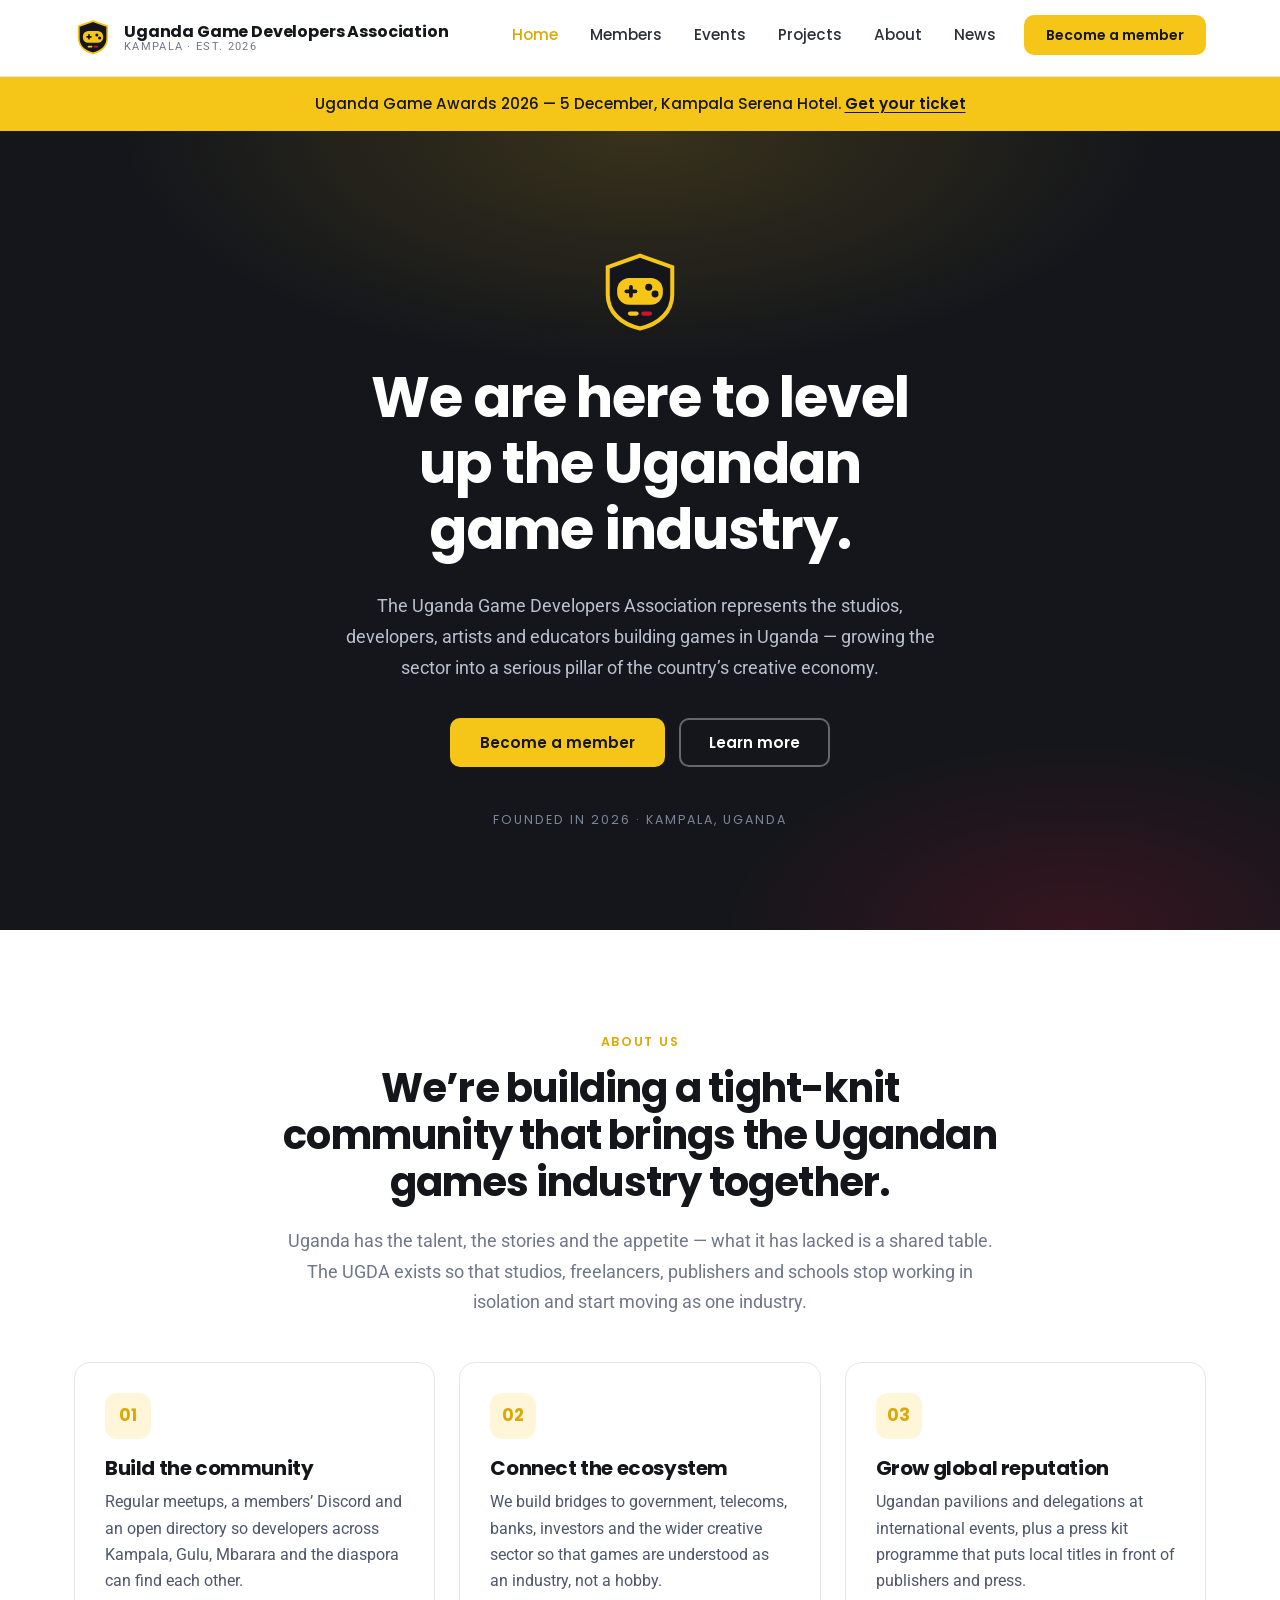
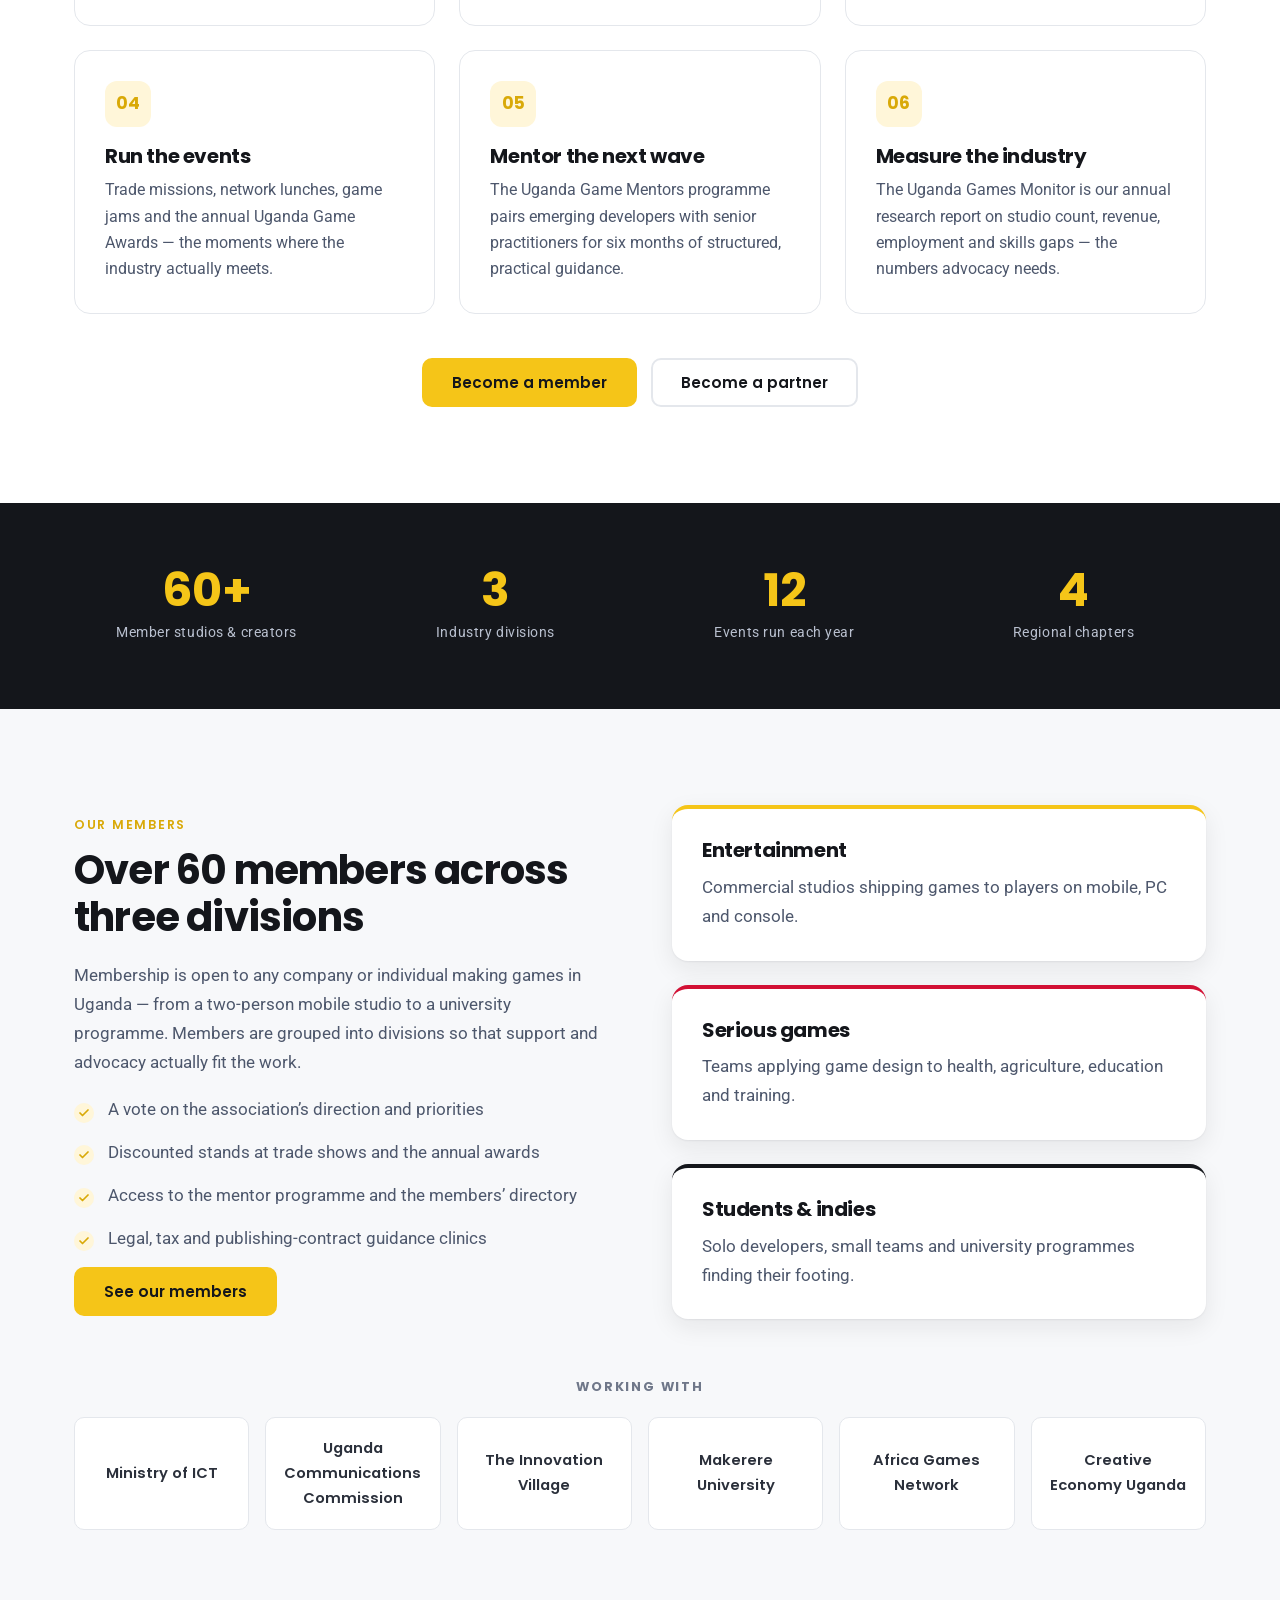
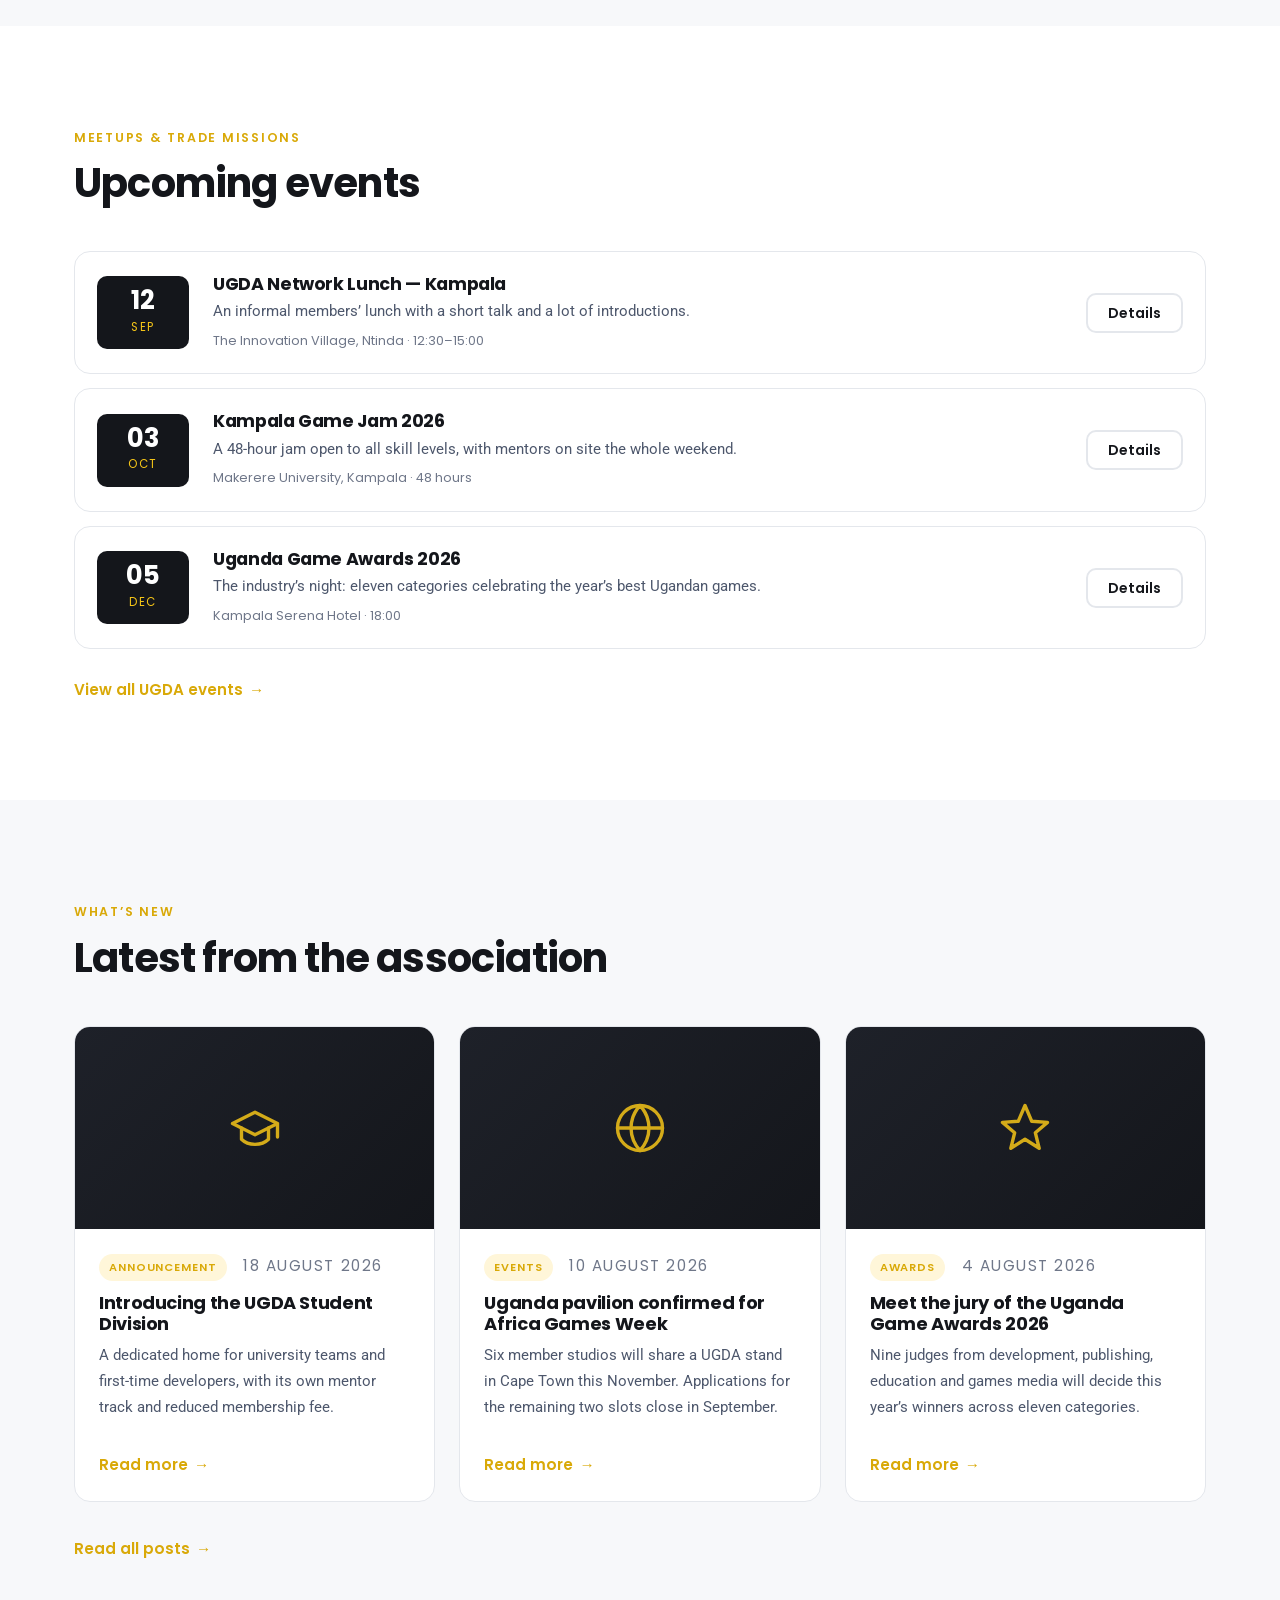
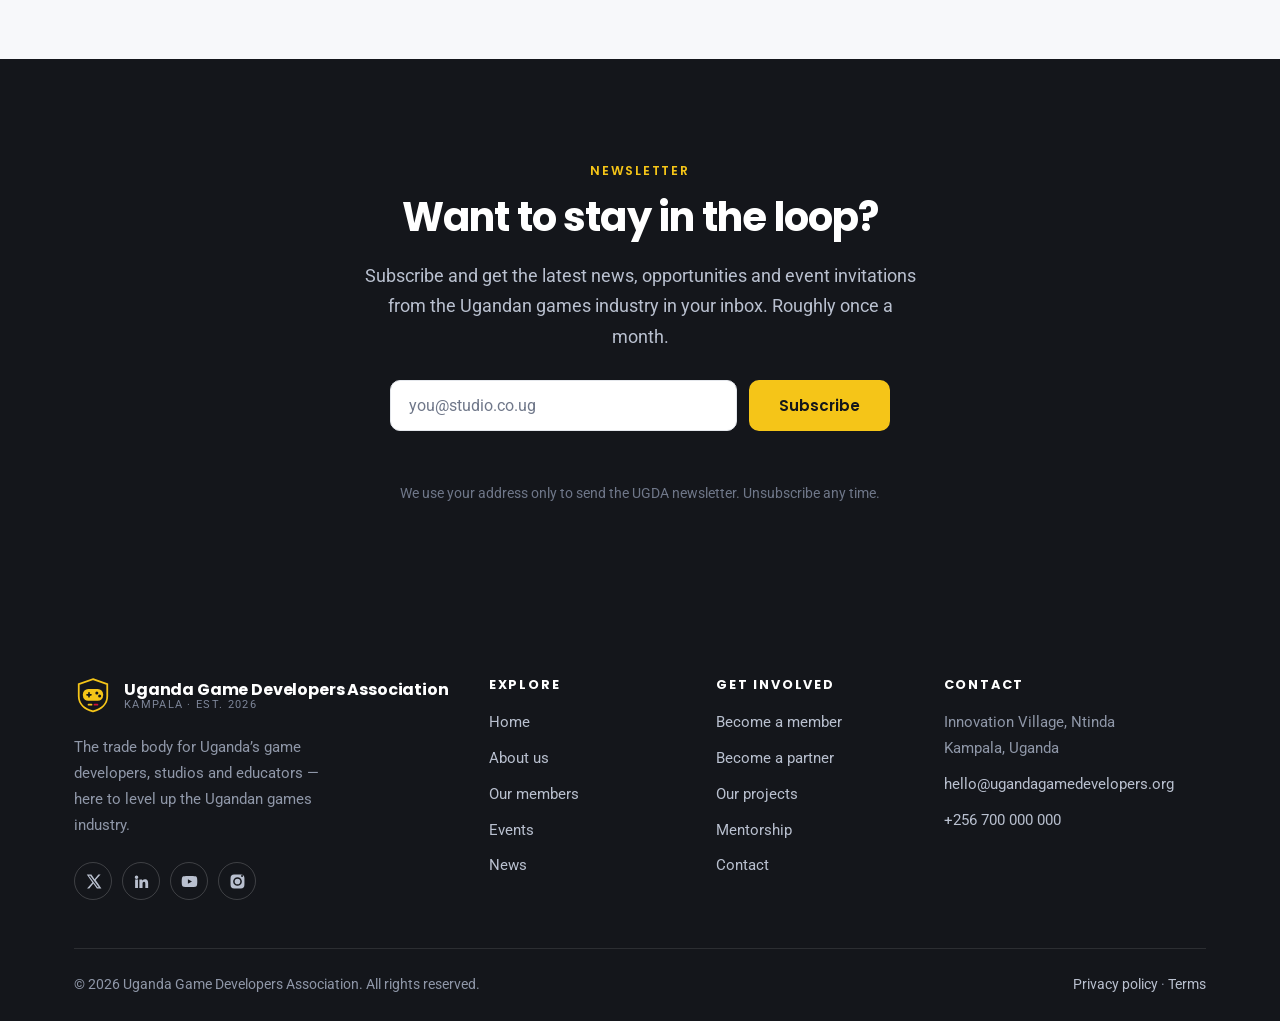
==== commit 3439fb24: "Rename to Uganda Game Developers Association The organisation is the Uganda Game Developers Associat" ====
--- a/index.html
+++ b/index.html
@@ -3,14 +3,14 @@
 <head>
   <meta charset="utf-8">
   <meta name="viewport" content="width=device-width, initial-scale=1">
-  <title>Uganda Games Association — Levelling up the Ugandan game industry</title>
-  <meta name="description" content="The Uganda Games Association represents the studios, developers and educators building games in Uganda.">
-  <link rel="canonical" href="https://ugandagamesassociation.org/index.html">
+  <title>Uganda Game Developers Association — Levelling up the Ugandan game industry</title>
+  <meta name="description" content="The Uganda Game Developers Association represents the studios, developers and educators building games in Uganda.">
+  <link rel="canonical" href="https://ugandagamedevelopers.org/index.html">
 
   <meta property="og:type" content="website">
-  <meta property="og:site_name" content="Uganda Games Association">
-  <meta property="og:title" content="Uganda Games Association — Levelling up the Ugandan game industry">
-  <meta property="og:description" content="The Uganda Games Association represents the studios, developers and educators building games in Uganda.">
+  <meta property="og:site_name" content="Uganda Game Developers Association">
+  <meta property="og:title" content="Uganda Game Developers Association — Levelling up the Ugandan game industry">
+  <meta property="og:description" content="The Uganda Game Developers Association represents the studios, developers and educators building games in Uganda.">
   <meta name="twitter:card" content="summary_large_image">
 
   <link rel="icon" href="assets/favicon.svg" type="image/svg+xml">
@@ -27,7 +27,7 @@
     <a class="brand" href="index.html">
       <img class="brand__mark" src="assets/logo.svg" alt="" width="38" height="38">
       <span class="brand__text">
-        <span class="brand__name">Uganda Games Association</span>
+        <span class="brand__name">Uganda Game Developers Association</span>
         <span class="brand__sub">Kampala &middot; Est. 2026</span>
       </span>
     </a>
@@ -64,7 +64,7 @@
       <img class="hero__mark" src="assets/logo.svg" alt="" width="86" height="86">
       <h1>We are here to level up the Ugandan game industry.</h1>
       <p class="hero__text">
-        The Uganda Games Association represents the studios, developers, artists and
+        The Uganda Game Developers Association represents the studios, developers, artists and
         educators building games in Uganda &mdash; growing the sector into a serious
         pillar of the country&rsquo;s creative economy.
       </p>
@@ -84,7 +84,7 @@
         <h2>We&rsquo;re building a tight-knit community that brings the Ugandan games industry together.</h2>
         <p class="lead">
           Uganda has the talent, the stories and the appetite &mdash; what it has lacked is
-          a shared table. The UGA exists so that studios, freelancers, publishers and
+          a shared table. The UGDA exists so that studios, freelancers, publishers and
           schools stop working in isolation and start moving as one industry.
         </p>
       </div>
@@ -206,7 +206,7 @@
         <article class="event">
           <div class="event__date"><div class="event__day">12</div><div class="event__mon">Sep</div></div>
           <div class="event__body">
-            <h3>UGA Network Lunch &mdash; Kampala</h3>
+            <h3>UGDA Network Lunch &mdash; Kampala</h3>
             <p>An informal members&rsquo; lunch with a short talk and a lot of introductions.</p>
             <span class="event__where">The Innovation Village, Ntinda &middot; 12:30&ndash;15:00</span>
           </div>
@@ -234,7 +234,7 @@
         </article>
       </div>
 
-      <p style="margin-top:26px"><a class="arrow-link" href="events.html">View all UGA events</a></p>
+      <p style="margin-top:26px"><a class="arrow-link" href="events.html">View all UGDA events</a></p>
     </div>
   </section>
 
@@ -253,7 +253,7 @@
           </div>
           <div class="post__body">
             <p class="post__meta"><span class="tag">Announcement</span> &nbsp; 18 August 2026</p>
-            <h3>Introducing the UGA Student Division</h3>
+            <h3>Introducing the UGDA Student Division</h3>
             <p>A dedicated home for university teams and first-time developers, with its own mentor track and reduced membership fee.</p>
             <a class="arrow-link" href="news.html">Read more</a>
           </div>
@@ -266,7 +266,7 @@
           <div class="post__body">
             <p class="post__meta"><span class="tag">Events</span> &nbsp; 10 August 2026</p>
             <h3>Uganda pavilion confirmed for Africa Games Week</h3>
-            <p>Six member studios will share a UGA stand in Cape Town this November. Applications for the remaining two slots close in September.</p>
+            <p>Six member studios will share a UGDA stand in Cape Town this November. Applications for the remaining two slots close in September.</p>
             <a class="arrow-link" href="news.html">Read more</a>
           </div>
         </article>
@@ -307,7 +307,7 @@
       </form>
       <p class="form-status" role="status" aria-live="polite"></p>
       <p class="newsletter__note">
-        We use your address only to send the UGA newsletter. Unsubscribe any time.
+        We use your address only to send the UGDA newsletter. Unsubscribe any time.
       </p>
     </div>
   </section>
@@ -320,22 +320,22 @@
         <a class="brand" href="index.html">
           <img class="brand__mark" src="assets/logo.svg" alt="" width="38" height="38">
           <span class="brand__text">
-            <span class="brand__name">Uganda Games Association</span>
+            <span class="brand__name">Uganda Game Developers Association</span>
             <span class="brand__sub">Kampala &middot; Est. 2026</span>
           </span>
         </a>
         <p>The trade body for Uganda&rsquo;s game developers, studios and educators &mdash; here to level up the Ugandan games industry.</p>
         <div class="socials">
-          <a href="#" aria-label="UGA on X">
+          <a href="#" aria-label="UGDA on X">
             <svg viewBox="0 0 24 24" fill="#b9c0cf"><path d="M18.9 2H22l-7 8 8.2 12h-6.4l-5-7.3L6 22H2.9l7.5-8.6L2.5 2H9l4.5 6.7L18.9 2Zm-1.1 18h1.7L7.3 3.8H5.5L17.8 20Z"/></svg>
           </a>
-          <a href="#" aria-label="UGA on LinkedIn">
+          <a href="#" aria-label="UGDA on LinkedIn">
             <svg viewBox="0 0 24 24" fill="#b9c0cf"><path d="M4.98 3.5a2.5 2.5 0 1 1 0 5 2.5 2.5 0 0 1 0-5ZM3 9h4v12H3V9Zm6 0h3.8v1.7h.05c.53-1 1.83-2.05 3.77-2.05 4.03 0 4.78 2.65 4.78 6.1V21h-4v-5.5c0-1.3-.03-3-1.83-3-1.83 0-2.11 1.43-2.11 2.9V21H9V9Z"/></svg>
           </a>
-          <a href="#" aria-label="UGA on YouTube">
+          <a href="#" aria-label="UGDA on YouTube">
             <svg viewBox="0 0 24 24" fill="#b9c0cf"><path d="M23 12s0-3.6-.46-5.32a2.77 2.77 0 0 0-1.95-1.96C18.87 4.25 12 4.25 12 4.25s-6.87 0-8.59.47a2.77 2.77 0 0 0-1.95 1.96C1 8.4 1 12 1 12s0 3.6.46 5.32a2.77 2.77 0 0 0 1.95 1.96c1.72.47 8.59.47 8.59.47s6.87 0 8.59-.47a2.77 2.77 0 0 0 1.95-1.96C23 15.6 23 12 23 12ZM9.75 15.27V8.73L15.5 12l-5.75 3.27Z"/></svg>
           </a>
-          <a href="#" aria-label="UGA on Instagram">
+          <a href="#" aria-label="UGDA on Instagram">
             <svg viewBox="0 0 24 24" fill="#b9c0cf"><path d="M12 2.16c3.2 0 3.58.01 4.85.07 3.25.15 4.77 1.69 4.92 4.92.06 1.27.07 1.65.07 4.85s-.01 3.58-.07 4.85c-.15 3.23-1.66 4.77-4.92 4.92-1.27.06-1.65.07-4.85.07s-3.58-.01-4.85-.07c-3.26-.15-4.77-1.7-4.92-4.92C2.17 15.58 2.16 15.2 2.16 12s.01-3.58.07-4.85c.15-3.23 1.66-4.77 4.92-4.92C8.42 2.17 8.8 2.16 12 2.16Zm0 3.68a6.16 6.16 0 1 0 0 12.32 6.16 6.16 0 0 0 0-12.32Zm0 10.16a4 4 0 1 1 0-8 4 4 0 0 1 0 8Zm6.4-10.4a1.44 1.44 0 1 0 0-2.88 1.44 1.44 0 0 0 0 2.88Z"/></svg>
           </a>
         </div>
@@ -367,14 +367,14 @@
         <h4>Contact</h4>
         <ul>
           <li>Innovation Village, Ntinda<br>Kampala, Uganda</li>
-          <li><a href="mailto:hello@ugandagamesassociation.org">hello@ugandagamesassociation.org</a></li>
+          <li><a href="mailto:hello@ugandagamedevelopers.org">hello@ugandagamedevelopers.org</a></li>
           <li><a href="tel:+256700000000">+256 700 000 000</a></li>
         </ul>
       </div>
     </div>
 
     <div class="footer-bottom">
-      <span>&copy; <span data-year>2026</span> Uganda Games Association. All rights reserved.</span>
+      <span>&copy; <span data-year>2026</span> Uganda Game Developers Association. All rights reserved.</span>
       <span><a href="#">Privacy policy</a> &middot; <a href="#">Terms</a></span>
     </div>
   </div>
--- a/css/styles.css
+++ b/css/styles.css
@@ -1,5 +1,5 @@
 /* ==========================================================================
-   Uganda Games Association — design system
+   Uganda Game Developers Association — design system
    Palette derives from the national flag: black, gold, red.
    ========================================================================== */
 
@@ -175,9 +175,9 @@
   min-height: var(--header-h);
 }
 
-.brand { display: flex; align-items: center; gap: 12px; flex-shrink: 0; }
+.brand { display: flex; align-items: center; gap: 12px; min-width: 0; }
 .brand__mark { width: 38px; height: 38px; flex-shrink: 0; }
-.brand__text { display: flex; flex-direction: column; line-height: 1.1; }
+.brand__text { display: flex; flex-direction: column; line-height: 1.1; min-width: 0; }
 .brand__name {
   font-family: var(--font-head);
   font-weight: 700;
@@ -727,7 +727,9 @@
   .stats { grid-template-columns: repeat(2, 1fr); }
 }
 
-@media (max-width: 860px) {
+/* The wordmark is long, so the horizontal nav runs out of room well above the
+   layout breakpoint. Collapse the nav on its own, earlier. */
+@media (max-width: 1040px) {
   .nav-toggle { display: flex; }
   .nav {
     display: none;
@@ -745,8 +747,9 @@
   .nav__link { padding: 13px 12px; font-size: 1rem; }
   .nav__cta { margin: 12px 0 0; }
   .nav__cta .btn { width: 100%; }
-  .site-header { position: relative; }
-
+}
+
+@media (max-width: 860px) {
   .grid--3, .grid--2 { grid-template-columns: 1fr; }
   .split { grid-template-columns: 1fr; }
   .form-grid { grid-template-columns: 1fr; }
@@ -757,6 +760,8 @@
 
 @media (max-width: 560px) {
   body { font-size: 16px; }
+  .brand__name { font-size: .92rem; }
+  .brand__sub { font-size: .62rem; }
   .grid--4, .stats { grid-template-columns: 1fr; }
   .footer-grid { grid-template-columns: 1fr; }
   .newsletter__form { flex-direction: column; }
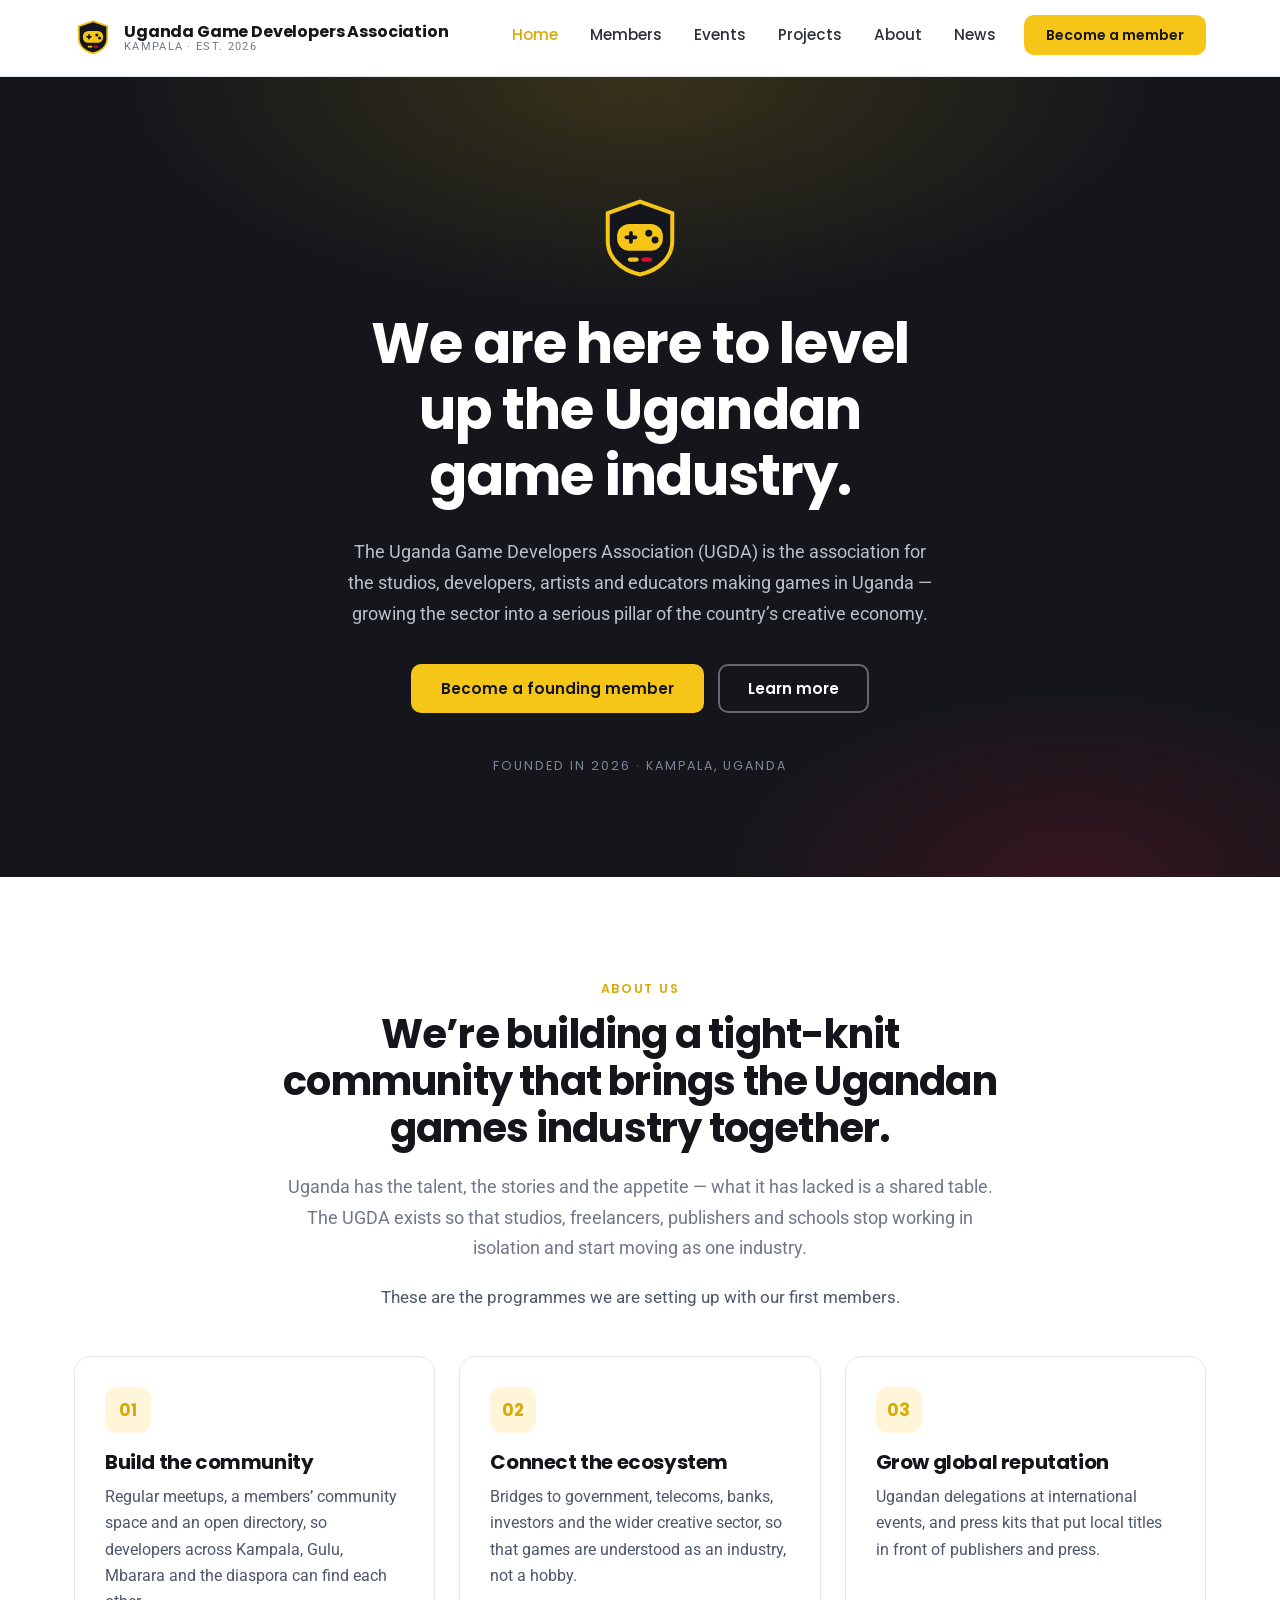
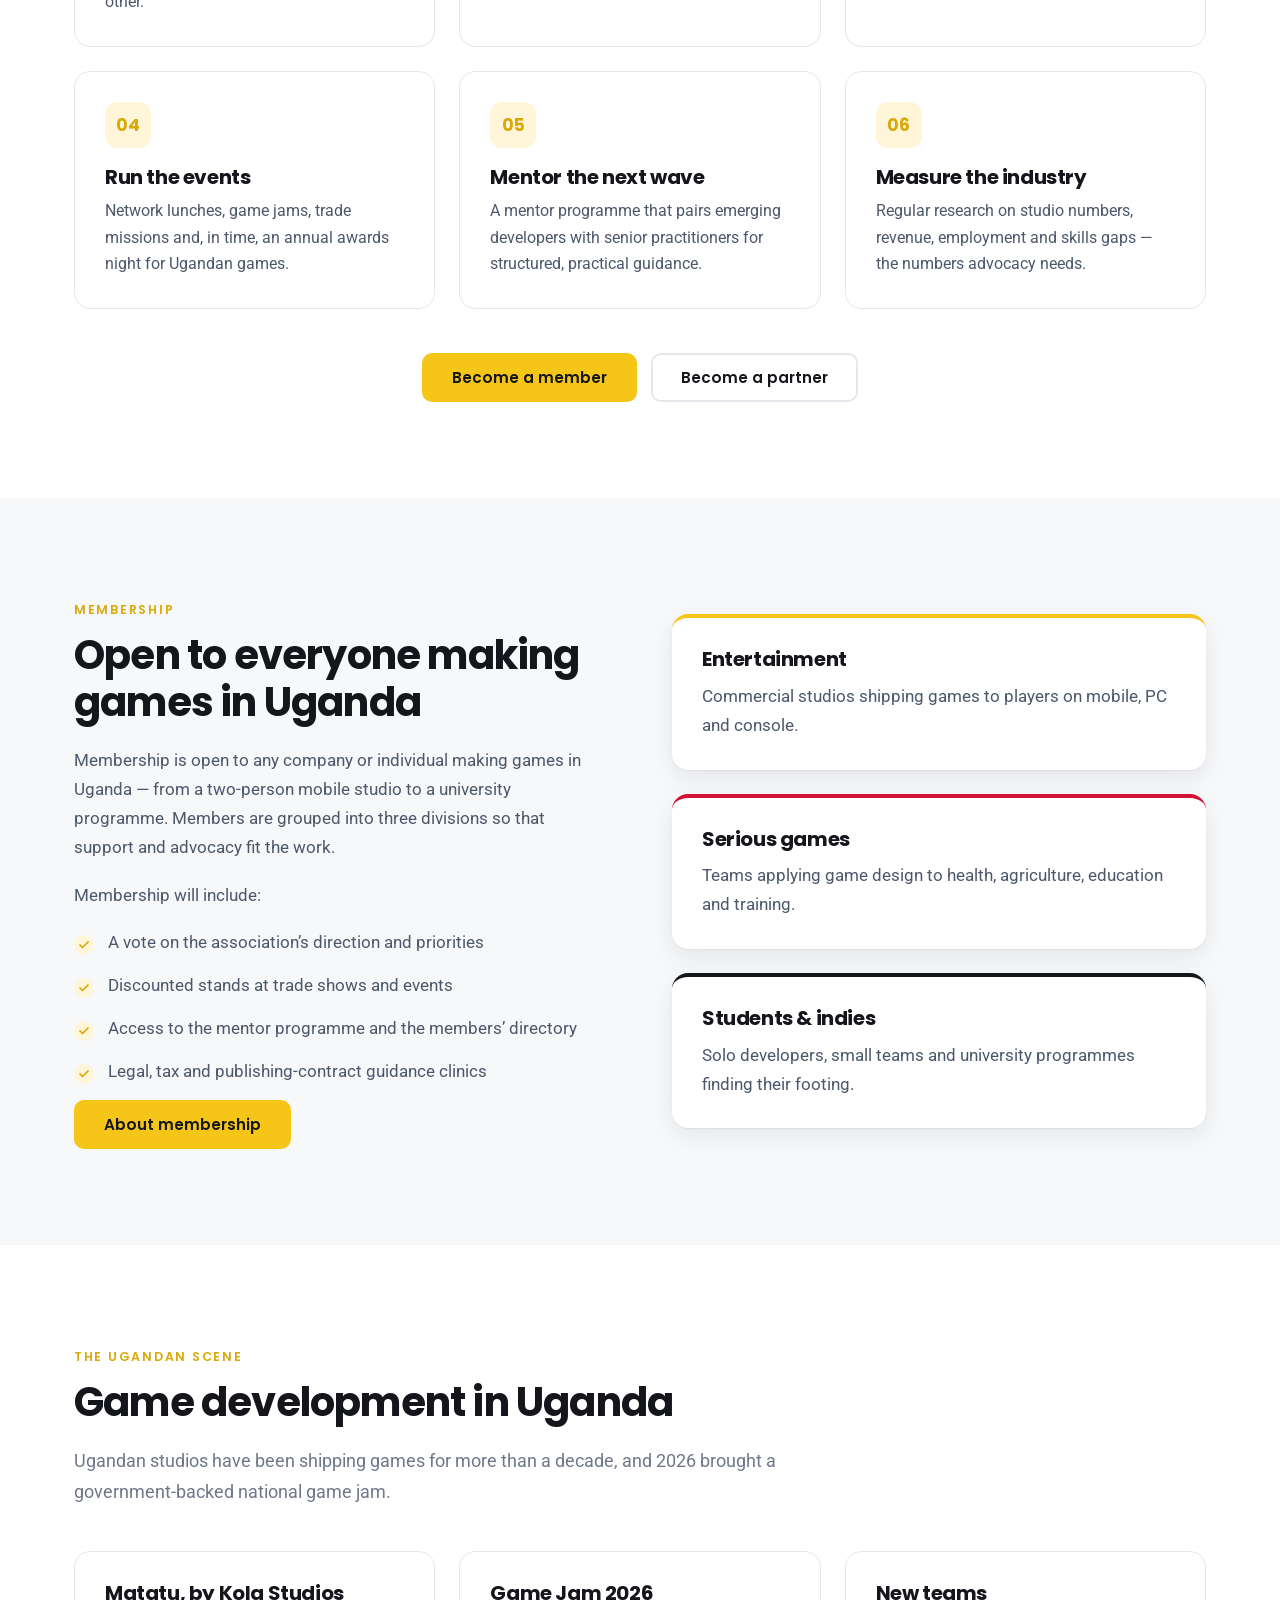
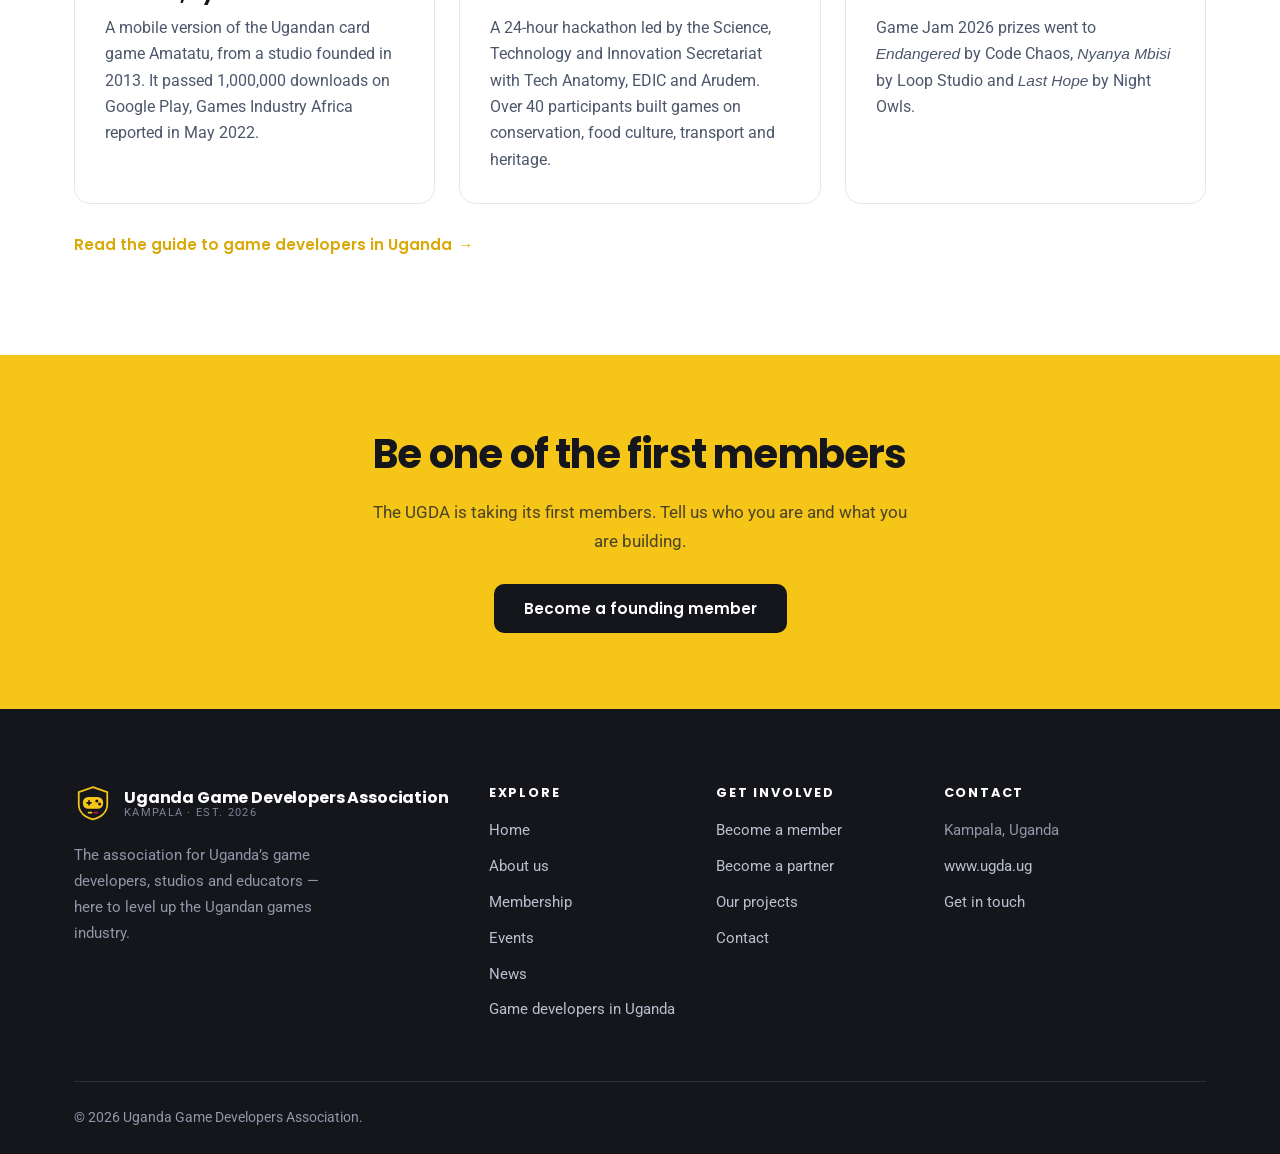
==== commit c700dddf: "SEO for www.ugda.ug and remove invented content Search engines could not index the site: every canon" ====
--- a/index.html
+++ b/index.html
@@ -3,28 +3,103 @@
 <head>
   <meta charset="utf-8">
   <meta name="viewport" content="width=device-width, initial-scale=1">
-  <title>Uganda Game Developers Association — Levelling up the Ugandan game industry</title>
-  <meta name="description" content="The Uganda Game Developers Association represents the studios, developers and educators building games in Uganda.">
-  <link rel="canonical" href="https://ugandagamedevelopers.org/index.html">
+  <title>Uganda Game Developers Association (UGDA) — game developers in Uganda</title>
+  <meta name="description" content="The Uganda Game Developers Association (UGDA) brings together the studios, developers, artists and educators making video games in Uganda. Founded in Kampala in 2026.">
+  <link rel="canonical" href="https://www.ugda.ug/">
+  <meta name="robots" content="index, follow, max-image-preview:large, max-snippet:-1">
 
   <meta property="og:type" content="website">
   <meta property="og:site_name" content="Uganda Game Developers Association">
-  <meta property="og:title" content="Uganda Game Developers Association — Levelling up the Ugandan game industry">
-  <meta property="og:description" content="The Uganda Game Developers Association represents the studios, developers and educators building games in Uganda.">
+  <meta property="og:url" content="https://www.ugda.ug/">
+  <meta property="og:title" content="Uganda Game Developers Association (UGDA) — game developers in Uganda">
+  <meta property="og:description" content="The Uganda Game Developers Association (UGDA) brings together the studios, developers, artists and educators making video games in Uganda. Founded in Kampala in 2026.">
+  <meta property="og:image" content="https://www.ugda.ug/assets/og-image.png">
+  <meta property="og:image:width" content="1200">
+  <meta property="og:image:height" content="630">
+  <meta property="og:image:alt" content="Uganda Game Developers Association (UGDA), www.ugda.ug">
   <meta name="twitter:card" content="summary_large_image">
 
   <link rel="icon" href="assets/favicon.svg" type="image/svg+xml">
+  <link rel="apple-touch-icon" href="assets/apple-touch-icon.png">
   <link rel="preconnect" href="https://fonts.googleapis.com">
   <link rel="preconnect" href="https://fonts.gstatic.com" crossorigin>
   <link href="https://fonts.googleapis.com/css2?family=Poppins:wght@500;600;700&family=Roboto:wght@400;500&display=swap" rel="stylesheet">
   <link rel="stylesheet" href="css/styles.css">
   <script>document.documentElement.className += ' js';</script>
+  <script type="application/ld+json">
+{
+  "@context": "https://schema.org",
+  "@graph": [
+    {
+      "@type": "Organization",
+      "@id": "https://www.ugda.ug/#organization",
+      "name": "Uganda Game Developers Association",
+      "alternateName": [
+        "UGDA",
+        "Uganda Game Developers’ Association"
+      ],
+      "url": "https://www.ugda.ug/",
+      "logo": {
+        "@type": "ImageObject",
+        "url": "https://www.ugda.ug/assets/logo-512.png",
+        "width": 512,
+        "height": 512
+      },
+      "image": "https://www.ugda.ug/assets/og-image.png",
+      "description": "The Uganda Game Developers Association (UGDA) is the association for the studios, developers, artists, educators and students making video games in Uganda. Founded in 2026 and based in Kampala.",
+      "foundingDate": "2026",
+      "address": {
+        "@type": "PostalAddress",
+        "addressLocality": "Kampala",
+        "addressCountry": "UG"
+      },
+      "areaServed": {
+        "@type": "Country",
+        "name": "Uganda"
+      },
+      "knowsAbout": [
+        "Video game development in Uganda",
+        "Game design",
+        "Serious games",
+        "Game jams",
+        "Uganda creative economy"
+      ]
+    },
+    {
+      "@type": "WebSite",
+      "@id": "https://www.ugda.ug/#website",
+      "url": "https://www.ugda.ug/",
+      "name": "Uganda Game Developers Association",
+      "alternateName": "UGDA",
+      "publisher": {
+        "@id": "https://www.ugda.ug/#organization"
+      },
+      "inLanguage": "en"
+    },
+    {
+      "@type": "WebPage",
+      "@id": "https://www.ugda.ug/#webpage",
+      "url": "https://www.ugda.ug/",
+      "name": "Uganda Game Developers Association (UGDA) — game developers in Uganda",
+      "description": "The Uganda Game Developers Association (UGDA) brings together the studios, developers, artists and educators making video games in Uganda. Founded in Kampala in 2026.",
+      "isPartOf": {
+        "@id": "https://www.ugda.ug/#website"
+      },
+      "about": {
+        "@id": "https://www.ugda.ug/#organization"
+      },
+      "inLanguage": "en",
+      "dateModified": "2026-11-12"
+    }
+  ]
+}
+  </script>
 </head>
 <body>
 <a class="skip-link" href="#main">Skip to content</a>
 <header class="site-header">
   <div class="wrap site-header__inner">
-    <a class="brand" href="index.html">
+    <a class="brand" href="./">
       <img class="brand__mark" src="assets/logo.svg" alt="" width="38" height="38">
       <span class="brand__text">
         <span class="brand__name">Uganda Game Developers Association</span>
@@ -38,7 +113,7 @@
 
     <nav class="nav" id="primary-nav" aria-label="Primary">
       <ul class="nav__list">
-        <li><a class="nav__link" href="index.html">Home</a></li>
+        <li><a class="nav__link" href="./">Home</a></li>
         <li><a class="nav__link" href="members.html">Members</a></li>
         <li><a class="nav__link" href="events.html">Events</a></li>
         <li><a class="nav__link" href="projects.html">Projects</a></li>
@@ -49,27 +124,19 @@
     </nav>
   </div>
 </header>
-<div class="notice">
-  <div class="wrap">
-    Uganda Game Awards 2026 &mdash; 5 December, Kampala Serena Hotel.
-    <a href="events.html">Get your ticket</a>
-  </div>
-</div>
-
 <main id="main">
-
   <!-- ============================================================ hero -->
   <section class="hero">
     <div class="wrap">
       <img class="hero__mark" src="assets/logo.svg" alt="" width="86" height="86">
       <h1>We are here to level up the Ugandan game industry.</h1>
       <p class="hero__text">
-        The Uganda Game Developers Association represents the studios, developers, artists and
-        educators building games in Uganda &mdash; growing the sector into a serious
-        pillar of the country&rsquo;s creative economy.
+        The Uganda Game Developers Association (UGDA) is the association for the studios,
+        developers, artists and educators making games in Uganda &mdash; growing the sector
+        into a serious pillar of the country&rsquo;s creative economy.
       </p>
       <div class="hero__actions">
-        <a class="btn btn--primary" href="contact.html">Become a member</a>
+        <a class="btn btn--primary" href="contact.html">Become a founding member</a>
         <a class="btn btn--onink" href="about.html">Learn more</a>
       </div>
       <p class="hero__meta">Founded in 2026 &middot; Kampala, Uganda</p>
@@ -87,38 +154,39 @@
           a shared table. The UGDA exists so that studios, freelancers, publishers and
           schools stop working in isolation and start moving as one industry.
         </p>
+        <p>These are the programmes we are setting up with our first members.</p>
       </div>
 
       <div class="grid grid--3">
         <article class="card card--hover reveal">
           <span class="card__num">01</span>
           <h3>Build the community</h3>
-          <p>Regular meetups, a members&rsquo; Discord and an open directory so developers across Kampala, Gulu, Mbarara and the diaspora can find each other.</p>
+          <p>Regular meetups, a members&rsquo; community space and an open directory, so developers across Kampala, Gulu, Mbarara and the diaspora can find each other.</p>
         </article>
         <article class="card card--hover reveal">
           <span class="card__num">02</span>
           <h3>Connect the ecosystem</h3>
-          <p>We build bridges to government, telecoms, banks, investors and the wider creative sector so that games are understood as an industry, not a hobby.</p>
+          <p>Bridges to government, telecoms, banks, investors and the wider creative sector, so that games are understood as an industry, not a hobby.</p>
         </article>
         <article class="card card--hover reveal">
           <span class="card__num">03</span>
           <h3>Grow global reputation</h3>
-          <p>Ugandan pavilions and delegations at international events, plus a press kit programme that puts local titles in front of publishers and press.</p>
+          <p>Ugandan delegations at international events, and press kits that put local titles in front of publishers and press.</p>
         </article>
         <article class="card card--hover reveal">
           <span class="card__num">04</span>
           <h3>Run the events</h3>
-          <p>Trade missions, network lunches, game jams and the annual Uganda Game Awards &mdash; the moments where the industry actually meets.</p>
+          <p>Network lunches, game jams, trade missions and, in time, an annual awards night for Ugandan games.</p>
         </article>
         <article class="card card--hover reveal">
           <span class="card__num">05</span>
           <h3>Mentor the next wave</h3>
-          <p>The Uganda Game Mentors programme pairs emerging developers with senior practitioners for six months of structured, practical guidance.</p>
+          <p>A mentor programme that pairs emerging developers with senior practitioners for structured, practical guidance.</p>
         </article>
         <article class="card card--hover reveal">
           <span class="card__num">06</span>
           <h3>Measure the industry</h3>
-          <p>The Uganda Games Monitor is our annual research report on studio count, revenue, employment and skills gaps &mdash; the numbers advocacy needs.</p>
+          <p>Regular research on studio numbers, revenue, employment and skills gaps &mdash; the numbers advocacy needs.</p>
         </article>
       </div>
 
@@ -129,37 +197,26 @@
     </div>
   </section>
 
-  <!-- =========================================================== stats -->
-  <section class="section section--tight section--ink">
-    <div class="wrap">
-      <div class="stats reveal">
-        <div class="stat"><div class="stat__num">60+</div><div class="stat__label">Member studios &amp; creators</div></div>
-        <div class="stat"><div class="stat__num">3</div><div class="stat__label">Industry divisions</div></div>
-        <div class="stat"><div class="stat__num">12</div><div class="stat__label">Events run each year</div></div>
-        <div class="stat"><div class="stat__num">4</div><div class="stat__label">Regional chapters</div></div>
-      </div>
-    </div>
-  </section>
-
-  <!-- ========================================================= members -->
+  <!-- ====================================================== membership -->
   <section class="section section--paper">
     <div class="wrap">
       <div class="split">
         <div class="reveal">
-          <span class="eyebrow">Our members</span>
-          <h2>Over 60 members across three divisions</h2>
+          <span class="eyebrow">Membership</span>
+          <h2>Open to everyone making games in Uganda</h2>
           <p>
             Membership is open to any company or individual making games in Uganda &mdash;
             from a two-person mobile studio to a university programme. Members are grouped
-            into divisions so that support and advocacy actually fit the work.
+            into three divisions so that support and advocacy fit the work.
           </p>
+          <p>Membership will include:</p>
           <ul class="checklist">
             <li>A vote on the association&rsquo;s direction and priorities</li>
-            <li>Discounted stands at trade shows and the annual awards</li>
+            <li>Discounted stands at trade shows and events</li>
             <li>Access to the mentor programme and the members&rsquo; directory</li>
             <li>Legal, tax and publishing-contract guidance clinics</li>
           </ul>
-          <a class="btn btn--primary" href="members.html">See our members</a>
+          <a class="btn btn--primary" href="members.html">About membership</a>
         </div>
 
         <div class="grid reveal">
@@ -177,178 +234,68 @@
           </div>
         </div>
       </div>
-
-      <div style="margin-top:60px" class="reveal">
-        <h4 style="text-align:center;color:var(--muted);font-size:.8rem;letter-spacing:.14em;text-transform:uppercase;margin-bottom:22px">
-          Working with
-        </h4>
-        <div class="logo-grid">
-          <span class="logo-card">Ministry of ICT</span>
-          <span class="logo-card">Uganda Communications Commission</span>
-          <span class="logo-card">The Innovation Village</span>
-          <span class="logo-card">Makerere University</span>
-          <span class="logo-card">Africa Games Network</span>
-          <span class="logo-card">Creative Economy Uganda</span>
-        </div>
-      </div>
-    </div>
-  </section>
-
-  <!-- ========================================================== events -->
+    </div>
+  </section>
+
+  <!-- ===================================================== the scene -->
   <section class="section">
     <div class="wrap">
       <div class="section-head reveal">
-        <span class="eyebrow">Meetups &amp; trade missions</span>
-        <h2>Upcoming events</h2>
-      </div>
-
-      <div class="reveal">
-        <article class="event">
-          <div class="event__date"><div class="event__day">12</div><div class="event__mon">Sep</div></div>
-          <div class="event__body">
-            <h3>UGDA Network Lunch &mdash; Kampala</h3>
-            <p>An informal members&rsquo; lunch with a short talk and a lot of introductions.</p>
-            <span class="event__where">The Innovation Village, Ntinda &middot; 12:30&ndash;15:00</span>
-          </div>
-          <a class="btn btn--ghost btn--sm" href="events.html">Details</a>
-        </article>
-
-        <article class="event">
-          <div class="event__date"><div class="event__day">03</div><div class="event__mon">Oct</div></div>
-          <div class="event__body">
-            <h3>Kampala Game Jam 2026</h3>
-            <p>A 48-hour jam open to all skill levels, with mentors on site the whole weekend.</p>
-            <span class="event__where">Makerere University, Kampala &middot; 48 hours</span>
-          </div>
-          <a class="btn btn--ghost btn--sm" href="events.html">Details</a>
-        </article>
-
-        <article class="event">
-          <div class="event__date"><div class="event__day">05</div><div class="event__mon">Dec</div></div>
-          <div class="event__body">
-            <h3>Uganda Game Awards 2026</h3>
-            <p>The industry&rsquo;s night: eleven categories celebrating the year&rsquo;s best Ugandan games.</p>
-            <span class="event__where">Kampala Serena Hotel &middot; 18:00</span>
-          </div>
-          <a class="btn btn--ghost btn--sm" href="events.html">Details</a>
-        </article>
-      </div>
-
-      <p style="margin-top:26px"><a class="arrow-link" href="events.html">View all UGDA events</a></p>
-    </div>
-  </section>
-
-  <!-- ============================================================ news -->
-  <section class="section section--paper">
-    <div class="wrap">
-      <div class="section-head reveal">
-        <span class="eyebrow">What&rsquo;s new</span>
-        <h2>Latest from the association</h2>
+        <span class="eyebrow">The Ugandan scene</span>
+        <h2>Game development in Uganda</h2>
+        <p class="lead">Ugandan studios have been shipping games for more than a decade, and 2026 brought a government-backed national game jam.</p>
       </div>
 
       <div class="grid grid--3">
-        <article class="post reveal">
-          <div class="post__thumb">
-            <svg viewBox="0 0 24 24" fill="none" stroke="#f5c518" stroke-width="1.5" stroke-linecap="round" stroke-linejoin="round"><path d="M22 10v6M2 10l10-5 10 5-10 5z"/><path d="M6 12v5c3 3 9 3 12 0v-5"/></svg>
-          </div>
-          <div class="post__body">
-            <p class="post__meta"><span class="tag">Announcement</span> &nbsp; 18 August 2026</p>
-            <h3>Introducing the UGDA Student Division</h3>
-            <p>A dedicated home for university teams and first-time developers, with its own mentor track and reduced membership fee.</p>
-            <a class="arrow-link" href="news.html">Read more</a>
-          </div>
-        </article>
-
-        <article class="post reveal">
-          <div class="post__thumb">
-            <svg viewBox="0 0 24 24" fill="none" stroke="#f5c518" stroke-width="1.5" stroke-linecap="round" stroke-linejoin="round"><circle cx="12" cy="12" r="10"/><path d="M2 12h20M12 2a15.3 15.3 0 0 1 4 10 15.3 15.3 0 0 1-4 10 15.3 15.3 0 0 1-4-10 15.3 15.3 0 0 1 4-10z"/></svg>
-          </div>
-          <div class="post__body">
-            <p class="post__meta"><span class="tag">Events</span> &nbsp; 10 August 2026</p>
-            <h3>Uganda pavilion confirmed for Africa Games Week</h3>
-            <p>Six member studios will share a UGDA stand in Cape Town this November. Applications for the remaining two slots close in September.</p>
-            <a class="arrow-link" href="news.html">Read more</a>
-          </div>
-        </article>
-
-        <article class="post reveal">
-          <div class="post__thumb">
-            <svg viewBox="0 0 24 24" fill="none" stroke="#f5c518" stroke-width="1.5" stroke-linecap="round" stroke-linejoin="round"><path d="M12 2 15 9l7 .5-5.4 4.6 1.7 6.9L12 17l-6.3 4 1.7-6.9L2 9.5 9 9z"/></svg>
-          </div>
-          <div class="post__body">
-            <p class="post__meta"><span class="tag">Awards</span> &nbsp; 4 August 2026</p>
-            <h3>Meet the jury of the Uganda Game Awards 2026</h3>
-            <p>Nine judges from development, publishing, education and games media will decide this year&rsquo;s winners across eleven categories.</p>
-            <a class="arrow-link" href="news.html">Read more</a>
-          </div>
-        </article>
-      </div>
-
-      <p style="margin-top:32px"><a class="arrow-link" href="news.html">Read all posts</a></p>
-    </div>
-  </section>
-
-  <!-- ====================================================== newsletter -->
-  <section class="section section--ink">
-    <div class="wrap newsletter">
-      <span class="eyebrow">Newsletter</span>
-      <h2>Want to stay in the loop?</h2>
-      <p class="lead" style="max-width:56ch;margin-inline:auto;color:#b9c0cf">
-        Subscribe and get the latest news, opportunities and event invitations from the
-        Ugandan games industry in your inbox. Roughly once a month.
-      </p>
-
-      <form class="newsletter__form" data-demo-form
-            data-success="You have successfully joined our subscriber list."
-            novalidate>
-        <label class="visually-hidden" for="nl-email">Email address</label>
-        <input id="nl-email" type="email" name="email" placeholder="you@studio.co.ug" required>
-        <button class="btn btn--primary" type="submit">Subscribe</button>
-      </form>
-      <p class="form-status" role="status" aria-live="polite"></p>
-      <p class="newsletter__note">
-        We use your address only to send the UGDA newsletter. Unsubscribe any time.
-      </p>
-    </div>
-  </section>
-
+        <article class="card reveal">
+          <h3>Matatu, by Kola Studios</h3>
+          <p>A mobile version of the Ugandan card game Amatatu, from a studio founded in 2013. It passed 1,000,000 downloads on Google Play, Games Industry Africa reported in May 2022.</p>
+        </article>
+        <article class="card reveal">
+          <h3>Game Jam 2026</h3>
+          <p>A 24-hour hackathon led by the Science, Technology and Innovation Secretariat with Tech Anatomy, EDIC and Arudem. Over 40 participants built games on conservation, food culture, transport and heritage.</p>
+        </article>
+        <article class="card reveal">
+          <h3>New teams</h3>
+          <p>Game Jam 2026 prizes went to <em>Endangered</em> by Code Chaos, <em>Nyanya Mbisi</em> by Loop Studio and <em>Last Hope</em> by Night Owls.</p>
+        </article>
+      </div>
+
+      <p style="margin-top:26px"><a class="arrow-link" href="game-developers-in-uganda.html">Read the guide to game developers in Uganda</a></p>
+    </div>
+  </section>
+
+  <section class="cta-band">
+    <div class="wrap">
+      <h2>Be one of the first members</h2>
+      <p>The UGDA is taking its first members. Tell us who you are and what you are building.</p>
+      <a class="btn btn--primary" href="contact.html">Become a founding member</a>
+    </div>
+  </section>
 </main>
 <footer class="site-footer">
   <div class="wrap">
     <div class="footer-grid">
       <div class="footer-about">
-        <a class="brand" href="index.html">
+        <a class="brand" href="./">
           <img class="brand__mark" src="assets/logo.svg" alt="" width="38" height="38">
           <span class="brand__text">
             <span class="brand__name">Uganda Game Developers Association</span>
             <span class="brand__sub">Kampala &middot; Est. 2026</span>
           </span>
         </a>
-        <p>The trade body for Uganda&rsquo;s game developers, studios and educators &mdash; here to level up the Ugandan games industry.</p>
-        <div class="socials">
-          <a href="#" aria-label="UGDA on X">
-            <svg viewBox="0 0 24 24" fill="#b9c0cf"><path d="M18.9 2H22l-7 8 8.2 12h-6.4l-5-7.3L6 22H2.9l7.5-8.6L2.5 2H9l4.5 6.7L18.9 2Zm-1.1 18h1.7L7.3 3.8H5.5L17.8 20Z"/></svg>
-          </a>
-          <a href="#" aria-label="UGDA on LinkedIn">
-            <svg viewBox="0 0 24 24" fill="#b9c0cf"><path d="M4.98 3.5a2.5 2.5 0 1 1 0 5 2.5 2.5 0 0 1 0-5ZM3 9h4v12H3V9Zm6 0h3.8v1.7h.05c.53-1 1.83-2.05 3.77-2.05 4.03 0 4.78 2.65 4.78 6.1V21h-4v-5.5c0-1.3-.03-3-1.83-3-1.83 0-2.11 1.43-2.11 2.9V21H9V9Z"/></svg>
-          </a>
-          <a href="#" aria-label="UGDA on YouTube">
-            <svg viewBox="0 0 24 24" fill="#b9c0cf"><path d="M23 12s0-3.6-.46-5.32a2.77 2.77 0 0 0-1.95-1.96C18.87 4.25 12 4.25 12 4.25s-6.87 0-8.59.47a2.77 2.77 0 0 0-1.95 1.96C1 8.4 1 12 1 12s0 3.6.46 5.32a2.77 2.77 0 0 0 1.95 1.96c1.72.47 8.59.47 8.59.47s6.87 0 8.59-.47a2.77 2.77 0 0 0 1.95-1.96C23 15.6 23 12 23 12ZM9.75 15.27V8.73L15.5 12l-5.75 3.27Z"/></svg>
-          </a>
-          <a href="#" aria-label="UGDA on Instagram">
-            <svg viewBox="0 0 24 24" fill="#b9c0cf"><path d="M12 2.16c3.2 0 3.58.01 4.85.07 3.25.15 4.77 1.69 4.92 4.92.06 1.27.07 1.65.07 4.85s-.01 3.58-.07 4.85c-.15 3.23-1.66 4.77-4.92 4.92-1.27.06-1.65.07-4.85.07s-3.58-.01-4.85-.07c-3.26-.15-4.77-1.7-4.92-4.92C2.17 15.58 2.16 15.2 2.16 12s.01-3.58.07-4.85c.15-3.23 1.66-4.77 4.92-4.92C8.42 2.17 8.8 2.16 12 2.16Zm0 3.68a6.16 6.16 0 1 0 0 12.32 6.16 6.16 0 0 0 0-12.32Zm0 10.16a4 4 0 1 1 0-8 4 4 0 0 1 0 8Zm6.4-10.4a1.44 1.44 0 1 0 0-2.88 1.44 1.44 0 0 0 0 2.88Z"/></svg>
-          </a>
-        </div>
+        <p>The association for Uganda&rsquo;s game developers, studios and educators &mdash; here to level up the Ugandan games industry.</p>
       </div>
 
       <div class="footer-col">
         <h4>Explore</h4>
         <ul>
-          <li><a href="index.html">Home</a></li>
+          <li><a href="./">Home</a></li>
           <li><a href="about.html">About us</a></li>
-          <li><a href="members.html">Our members</a></li>
+          <li><a href="members.html">Membership</a></li>
           <li><a href="events.html">Events</a></li>
           <li><a href="news.html">News</a></li>
+          <li><a href="game-developers-in-uganda.html">Game developers in Uganda</a></li>
         </ul>
       </div>
 
@@ -358,7 +305,6 @@
           <li><a href="contact.html">Become a member</a></li>
           <li><a href="contact.html">Become a partner</a></li>
           <li><a href="projects.html">Our projects</a></li>
-          <li><a href="projects.html">Mentorship</a></li>
           <li><a href="contact.html">Contact</a></li>
         </ul>
       </div>
@@ -366,16 +312,15 @@
       <div class="footer-col">
         <h4>Contact</h4>
         <ul>
-          <li>Innovation Village, Ntinda<br>Kampala, Uganda</li>
-          <li><a href="mailto:hello@ugandagamedevelopers.org">hello@ugandagamedevelopers.org</a></li>
-          <li><a href="tel:+256700000000">+256 700 000 000</a></li>
+          <li>Kampala, Uganda</li>
+          <li><a href="https://www.ugda.ug/">www.ugda.ug</a></li>
+          <li><a href="contact.html">Get in touch</a></li>
         </ul>
       </div>
     </div>
 
     <div class="footer-bottom">
-      <span>&copy; <span data-year>2026</span> Uganda Game Developers Association. All rights reserved.</span>
-      <span><a href="#">Privacy policy</a> &middot; <a href="#">Terms</a></span>
+      <span>&copy; <span data-year>2026</span> Uganda Game Developers Association.</span>
     </div>
   </div>
 </footer>
--- a/css/styles.css
+++ b/css/styles.css
@@ -719,6 +719,25 @@
   transition: top .2s ease;
 }
 .skip-link:focus { top: 0; color: #fff; }
+
+/* --------------------------------------------------------------- prose -- */
+/* Long-form text with inline links and citations (guide page, about story). */
+.prose { max-width: 780px; }
+.wrap.prose { margin-inline: auto; }
+.prose h2 { margin-top: 1.8em; }
+.prose h2:first-of-type { margin-top: .6em; }
+.prose h3 { margin-top: 1.4em; }
+.prose p a, .prose li a, .sources a, .faq__a a {
+  text-decoration: underline;
+  text-decoration-color: var(--gold-dark);
+  text-underline-offset: 3px;
+}
+.cite { font-size: .7em; line-height: 0; margin-left: 1px; }
+.prose .cite a, .cite a { text-decoration: none; color: var(--gold-dark); font-weight: 500; }
+.updated { font-size: .9rem; color: var(--muted); }
+.sources { font-size: .92rem; color: var(--muted); padding-left: 1.4em; }
+.sources li { margin-bottom: .7em; }
+.sources li:target { background: var(--gold-soft); }
 
 /* --------------------------------------------------------- responsive -- */
 @media (max-width: 980px) {
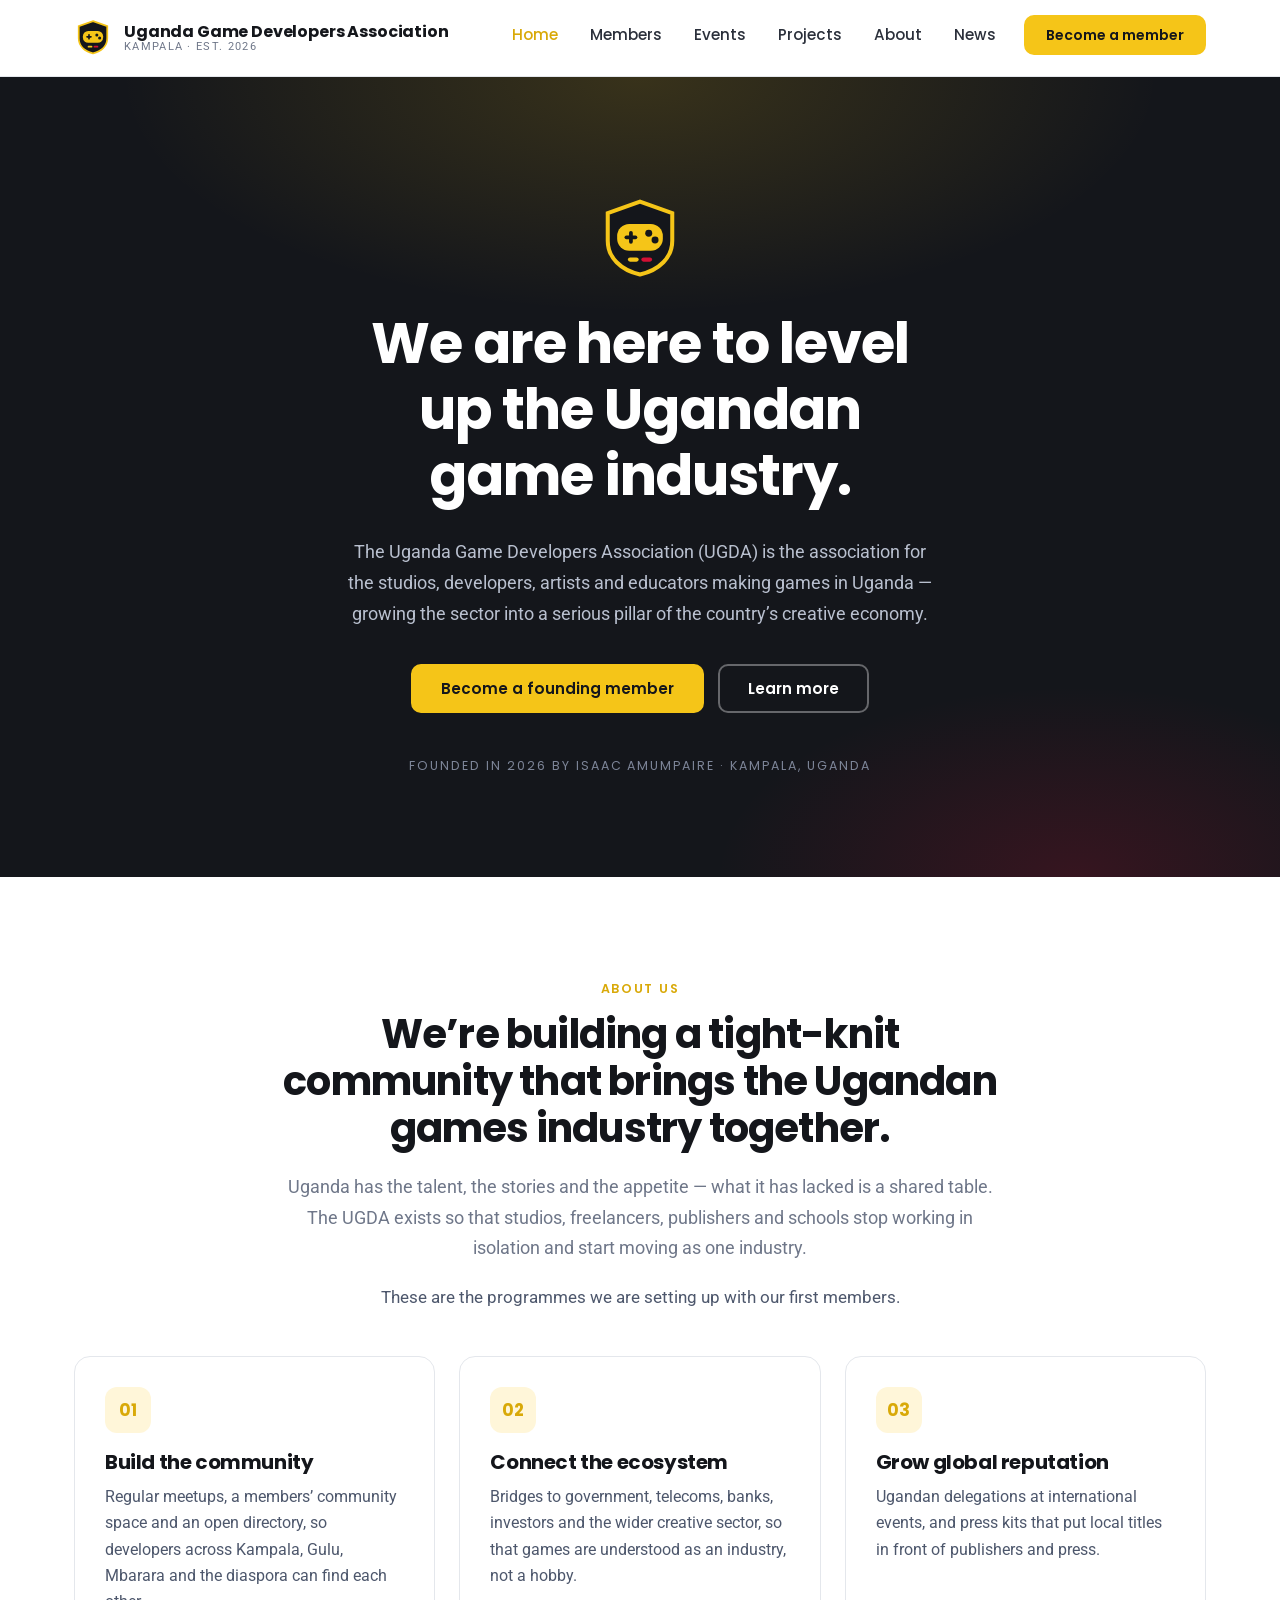
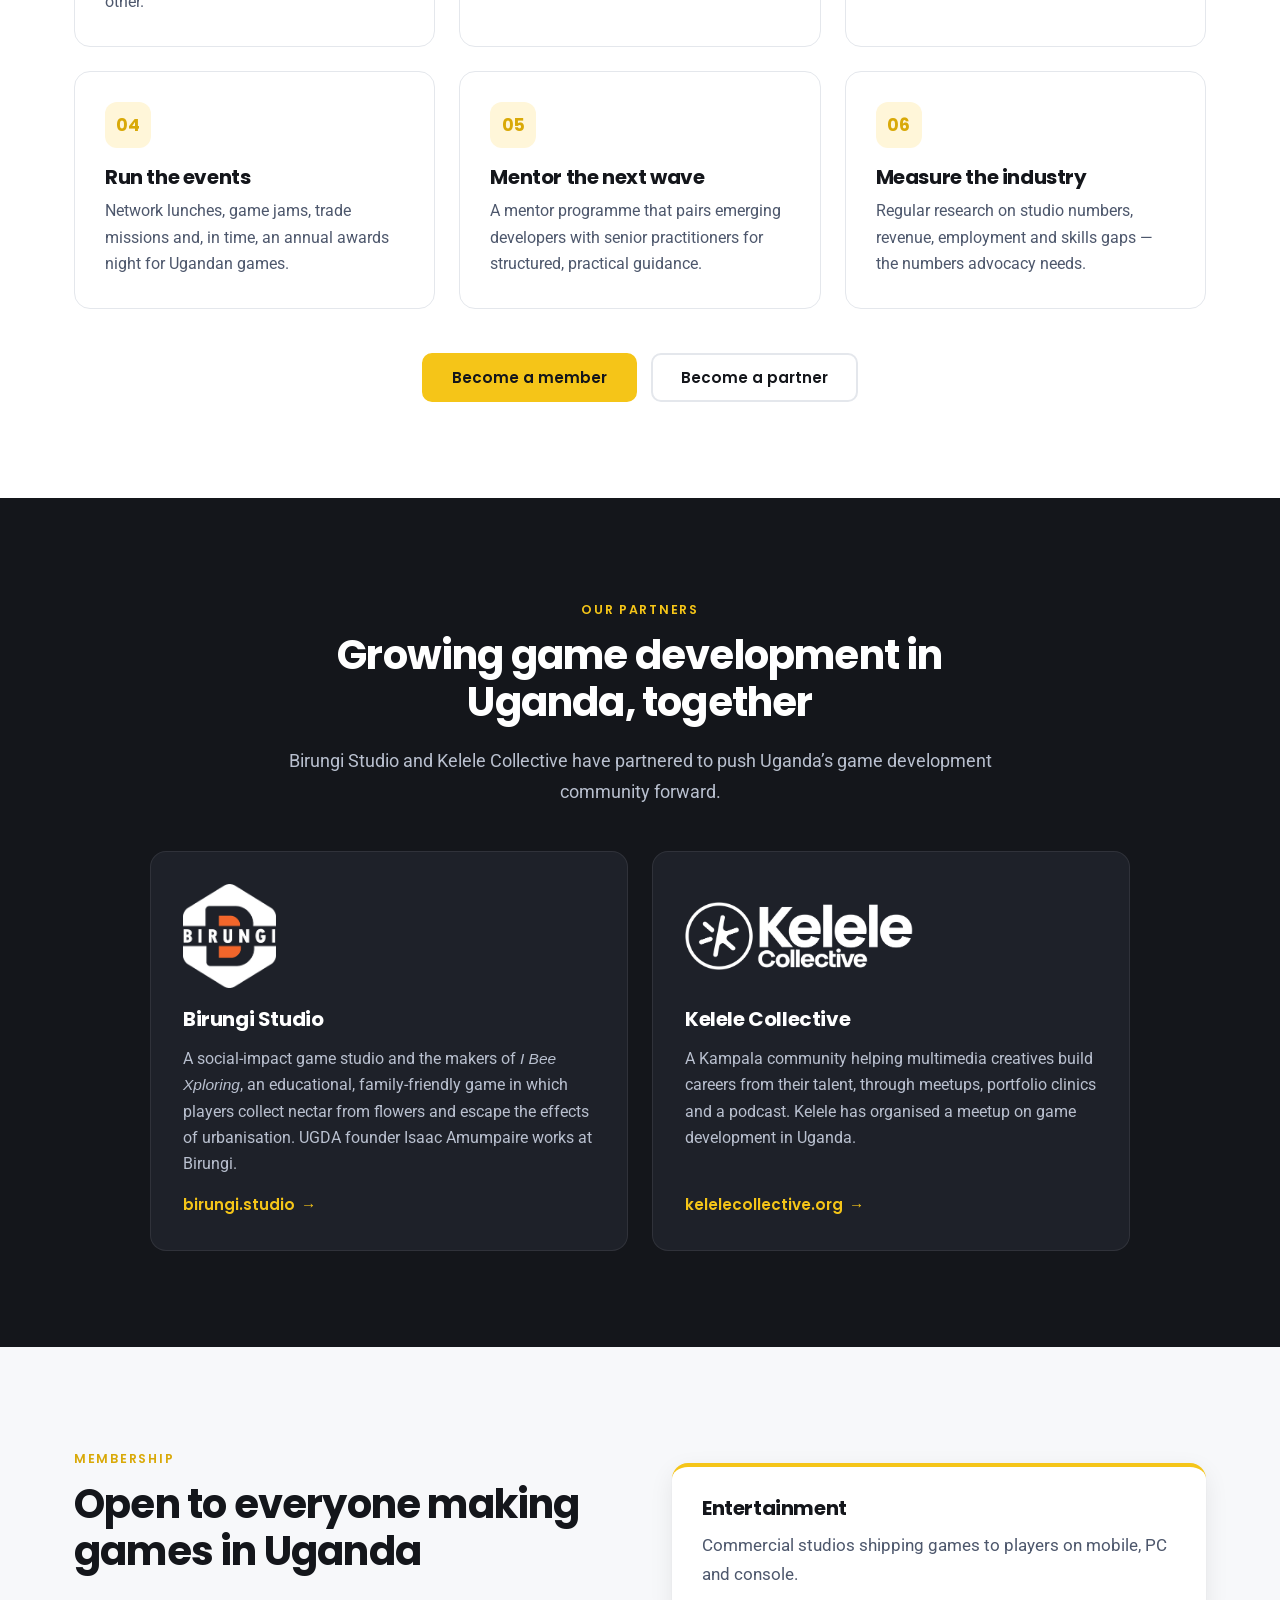
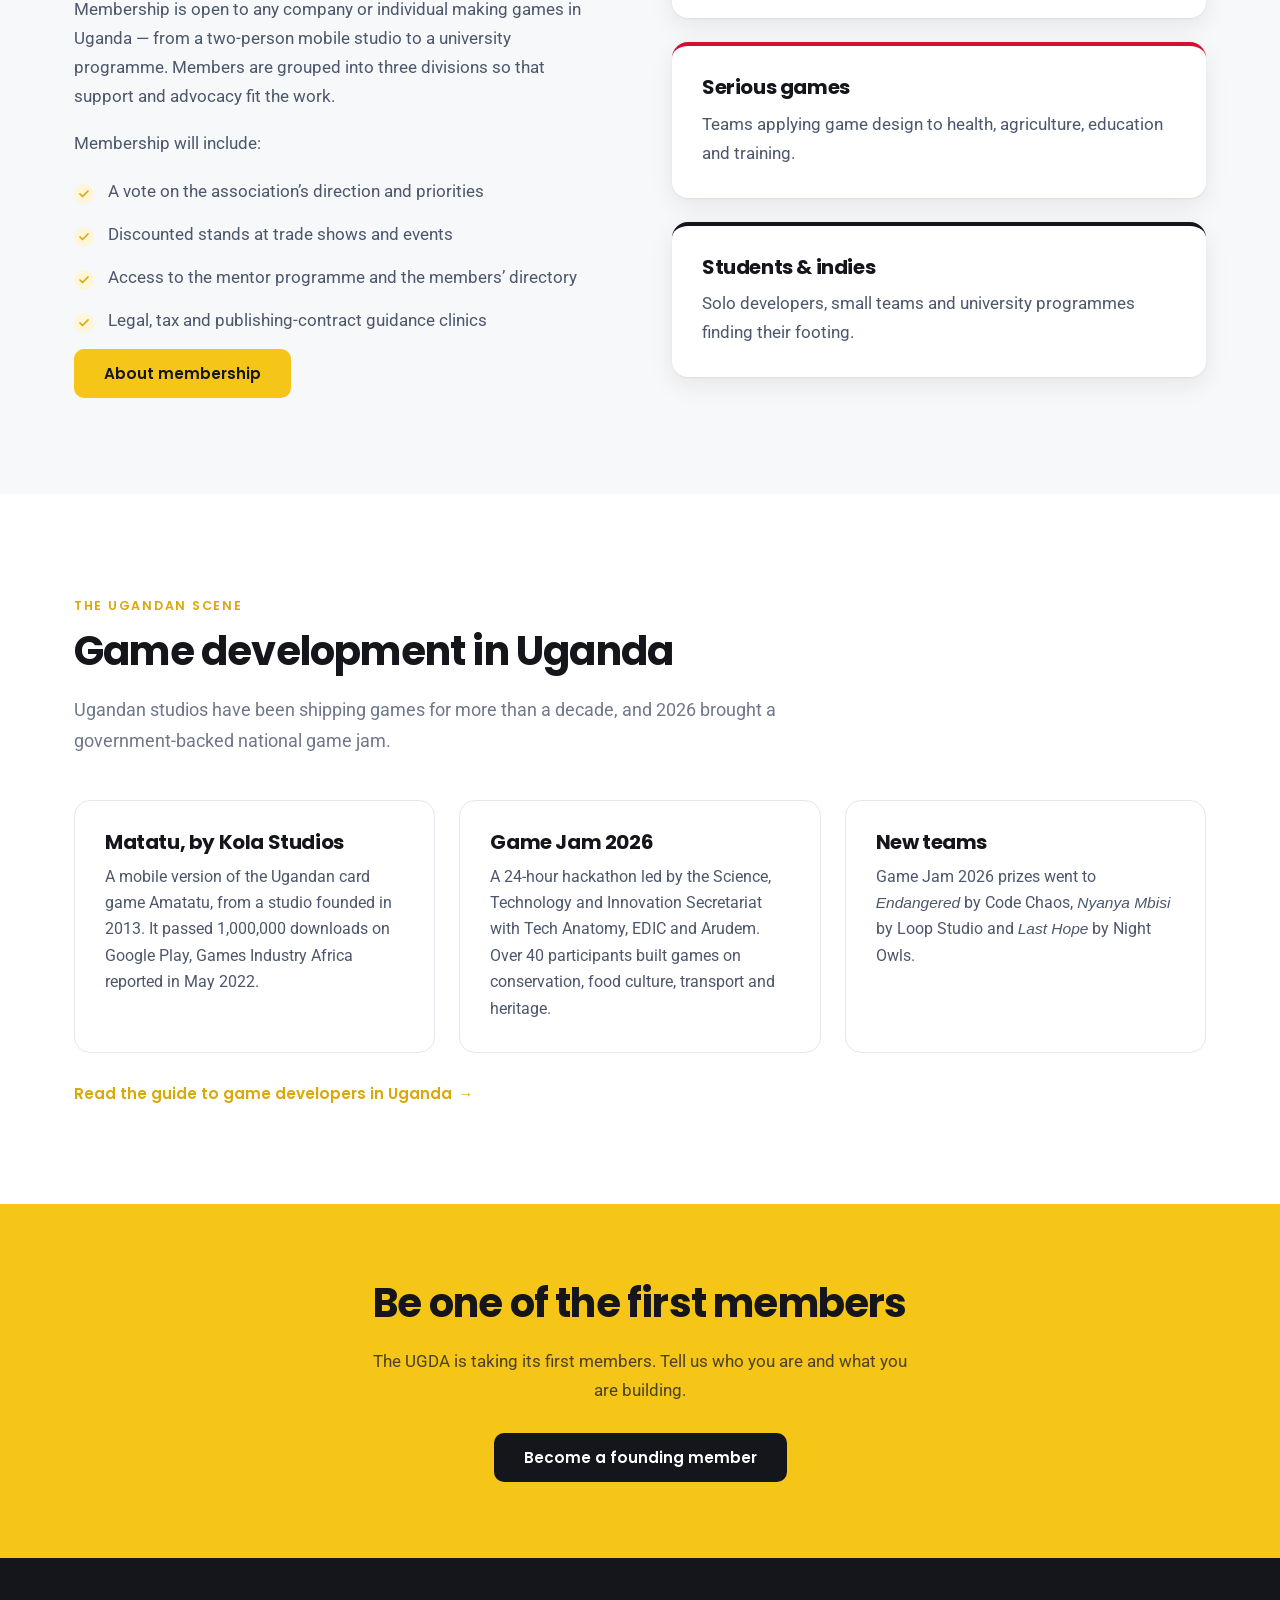
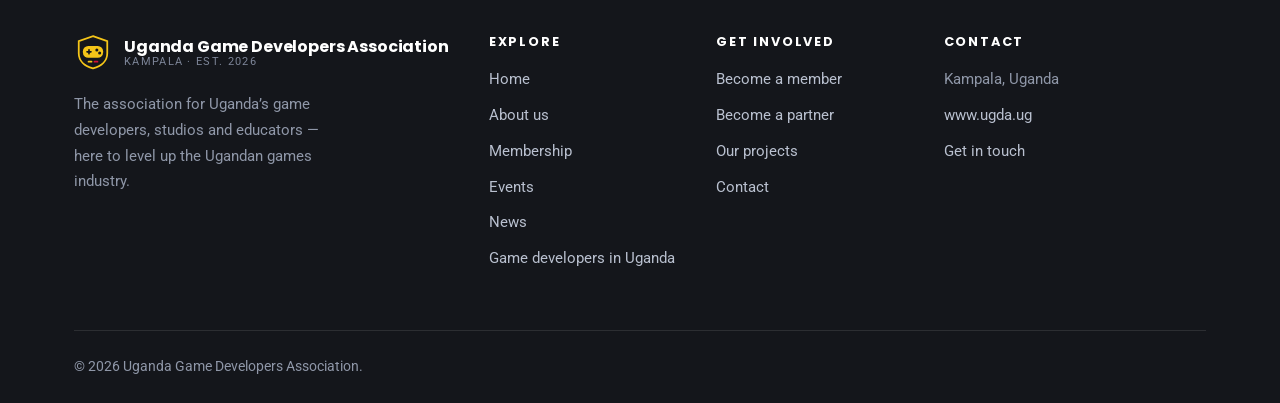
==== commit ea88deb5: "Add the founder, partners and the UGDA's story - About: founding story (Isaac Amumpaire, Pro Helveti" ====
--- a/index.html
+++ b/index.html
@@ -4,7 +4,7 @@
   <meta charset="utf-8">
   <meta name="viewport" content="width=device-width, initial-scale=1">
   <title>Uganda Game Developers Association (UGDA) — game developers in Uganda</title>
-  <meta name="description" content="The Uganda Game Developers Association (UGDA) brings together the studios, developers, artists and educators making video games in Uganda. Founded in Kampala in 2026.">
+  <meta name="description" content="The Uganda Game Developers Association (UGDA) brings together the studios, developers, artists and educators making video games in Uganda. Founded in 2026; partners Birungi Studio and Kelele Collective.">
   <link rel="canonical" href="https://www.ugda.ug/">
   <meta name="robots" content="index, follow, max-image-preview:large, max-snippet:-1">
 
@@ -12,7 +12,7 @@
   <meta property="og:site_name" content="Uganda Game Developers Association">
   <meta property="og:url" content="https://www.ugda.ug/">
   <meta property="og:title" content="Uganda Game Developers Association (UGDA) — game developers in Uganda">
-  <meta property="og:description" content="The Uganda Game Developers Association (UGDA) brings together the studios, developers, artists and educators making video games in Uganda. Founded in Kampala in 2026.">
+  <meta property="og:description" content="The Uganda Game Developers Association (UGDA) brings together the studios, developers, artists and educators making video games in Uganda. Founded in 2026; partners Birungi Studio and Kelele Collective.">
   <meta property="og:image" content="https://www.ugda.ug/assets/og-image.png">
   <meta property="og:image:width" content="1200">
   <meta property="og:image:height" content="630">
@@ -48,6 +48,17 @@
       "image": "https://www.ugda.ug/assets/og-image.png",
       "description": "The Uganda Game Developers Association (UGDA) is the association for the studios, developers, artists, educators and students making video games in Uganda. Founded in 2026 and based in Kampala.",
       "foundingDate": "2026",
+      "founder": {
+        "@type": "Person",
+        "@id": "https://www.ugda.ug/#founder",
+        "name": "Isaac Amumpaire",
+        "jobTitle": "Founder of the Uganda Game Developers Association",
+        "worksFor": {
+          "@type": "Organization",
+          "name": "Birungi Studio",
+          "url": "https://birungi.studio/"
+        }
+      },
       "address": {
         "@type": "PostalAddress",
         "addressLocality": "Kampala",
@@ -81,7 +92,7 @@
       "@id": "https://www.ugda.ug/#webpage",
       "url": "https://www.ugda.ug/",
       "name": "Uganda Game Developers Association (UGDA) — game developers in Uganda",
-      "description": "The Uganda Game Developers Association (UGDA) brings together the studios, developers, artists and educators making video games in Uganda. Founded in Kampala in 2026.",
+      "description": "The Uganda Game Developers Association (UGDA) brings together the studios, developers, artists and educators making video games in Uganda. Founded in 2026; partners Birungi Studio and Kelele Collective.",
       "isPartOf": {
         "@id": "https://www.ugda.ug/#website"
       },
@@ -139,7 +150,7 @@
         <a class="btn btn--primary" href="contact.html">Become a founding member</a>
         <a class="btn btn--onink" href="about.html">Learn more</a>
       </div>
-      <p class="hero__meta">Founded in 2026 &middot; Kampala, Uganda</p>
+      <p class="hero__meta">Founded in 2026 by Isaac Amumpaire &middot; Kampala, Uganda</p>
     </div>
   </section>
 
@@ -193,6 +204,31 @@
       <div class="hero__actions" style="margin-top:44px">
         <a class="btn btn--primary" href="contact.html">Become a member</a>
         <a class="btn btn--ghost" href="contact.html">Become a partner</a>
+      </div>
+    </div>
+  </section>
+
+  <!-- ======================================================== partners -->
+  <section class="section section--ink" id="partners">
+    <div class="wrap">
+      <div class="section-head section-head--center reveal">
+        <span class="eyebrow">Our partners</span>
+        <h2>Growing game development in Uganda, together</h2>
+        <p class="lead">Birungi Studio and Kelele Collective have partnered to push Uganda&rsquo;s game development community forward.</p>
+      </div>
+      <div class="partners">
+        <article class="partner reveal">
+          <a class="partner__logo" href="https://birungi.studio/" rel="noopener" target="_blank"><img src="assets/partners/birungi-studio.png" alt="Birungi Studio" width="215" height="240" loading="lazy"></a>
+          <h3>Birungi Studio</h3>
+          <p>A social-impact game studio and the makers of <em>I Bee Xploring</em>, an educational, family-friendly game in which players collect nectar from flowers and escape the effects of urbanisation. UGDA founder Isaac Amumpaire works at Birungi.</p>
+          <a class="arrow-link" href="https://birungi.studio/" rel="noopener" target="_blank">birungi.studio</a>
+        </article>
+        <article class="partner reveal">
+          <a class="partner__logo" href="https://kelelecollective.org/" rel="noopener" target="_blank"><img src="assets/partners/kelele-collective.png" alt="Kelele Collective" width="640" height="191" loading="lazy"></a>
+          <h3>Kelele Collective</h3>
+          <p>A Kampala community helping multimedia creatives build careers from their talent, through meetups, portfolio clinics and a podcast. Kelele has organised a meetup on game development in Uganda.</p>
+          <a class="arrow-link" href="https://kelelecollective.org/" rel="noopener" target="_blank">kelelecollective.org</a>
+        </article>
       </div>
     </div>
   </section>
--- a/css/styles.css
+++ b/css/styles.css
@@ -738,6 +738,29 @@
 .sources { font-size: .92rem; color: var(--muted); padding-left: 1.4em; }
 .sources li { margin-bottom: .7em; }
 .sources li:target { background: var(--gold-soft); }
+
+/* ------------------------------------------------------------ partners -- */
+/* Dark cards so both partner logos (white / orange artwork) read well on any
+   section background. */
+.section--ink .lead { color: #b9c0cf; }
+.partners { display: grid; grid-template-columns: repeat(2, 1fr); gap: 24px; max-width: 980px; margin-inline: auto; }
+.partner {
+  background: var(--ink-2);
+  border: 1px solid rgba(255, 255, 255, .08);
+  border-radius: var(--radius-lg);
+  padding: 32px;
+  color: #b9c0cf;
+  display: flex;
+  flex-direction: column;
+  align-items: flex-start;
+  gap: 14px;
+}
+.partner__logo { display: flex; align-items: center; height: 104px; }
+.partner__logo img { height: 100%; width: auto; max-width: 260px; object-fit: contain; }
+.partner__logo img[alt="Kelele Collective"] { height: 68px; }
+.partner h3 { color: #fff; margin: 6px 0 0; }
+.partner p { margin: 0; font-size: .97rem; }
+.partner .arrow-link { color: var(--gold); margin-top: auto; }
 
 /* --------------------------------------------------------- responsive -- */
 @media (max-width: 980px) {
@@ -769,6 +792,7 @@
 }
 
 @media (max-width: 860px) {
+  .partners { grid-template-columns: 1fr; }
   .grid--3, .grid--2 { grid-template-columns: 1fr; }
   .split { grid-template-columns: 1fr; }
   .form-grid { grid-template-columns: 1fr; }
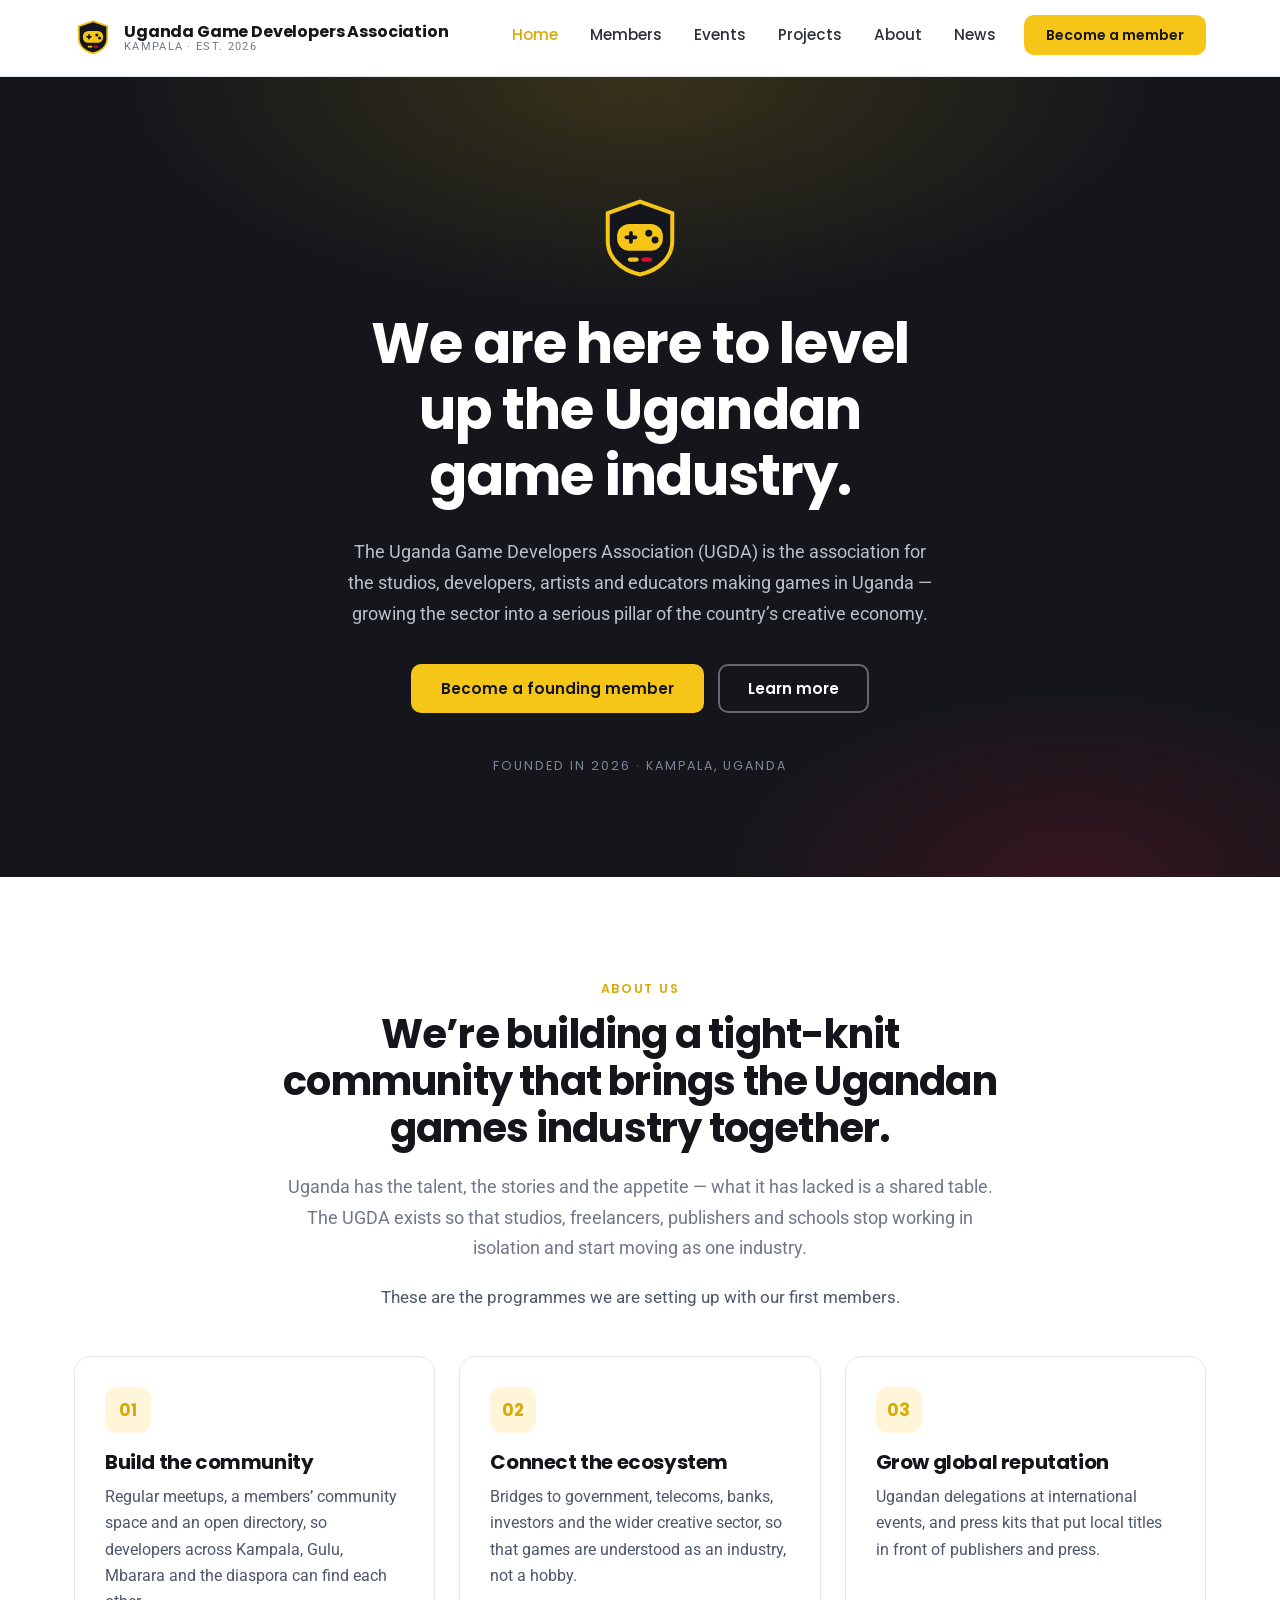
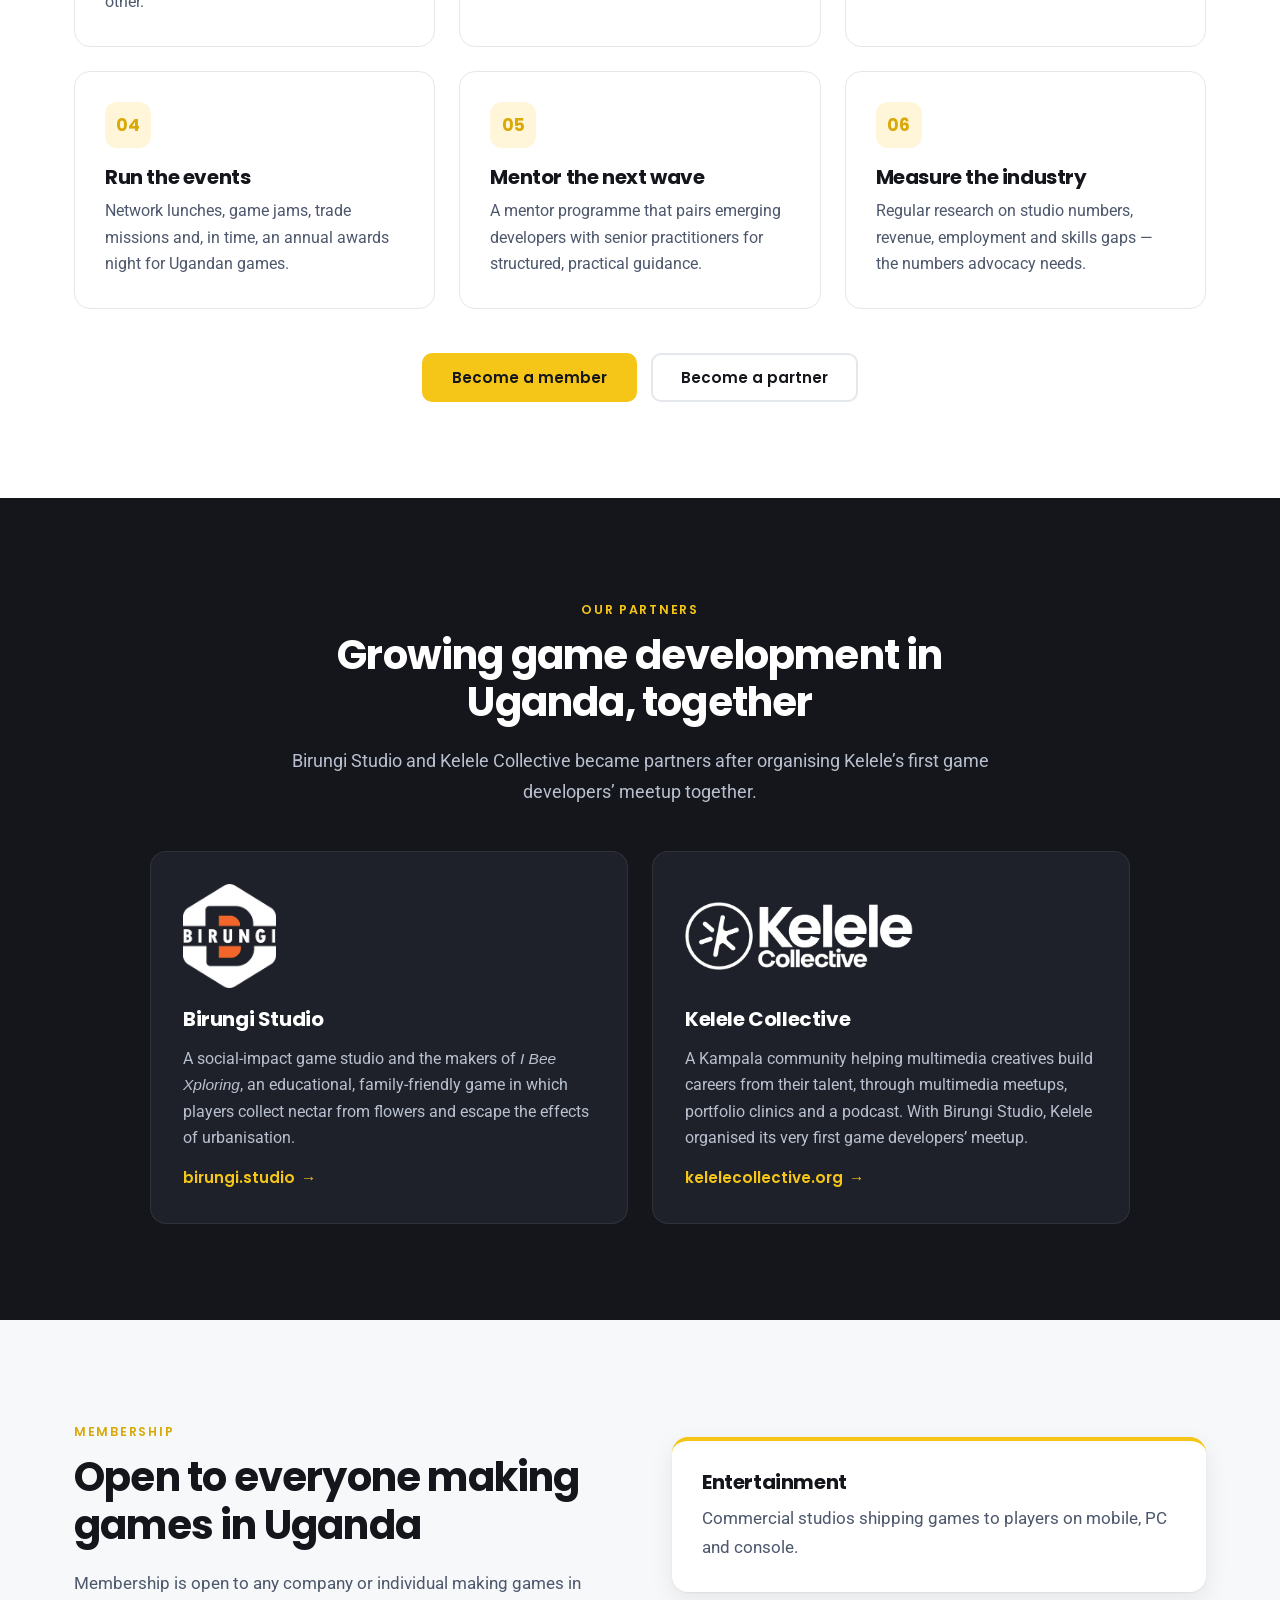
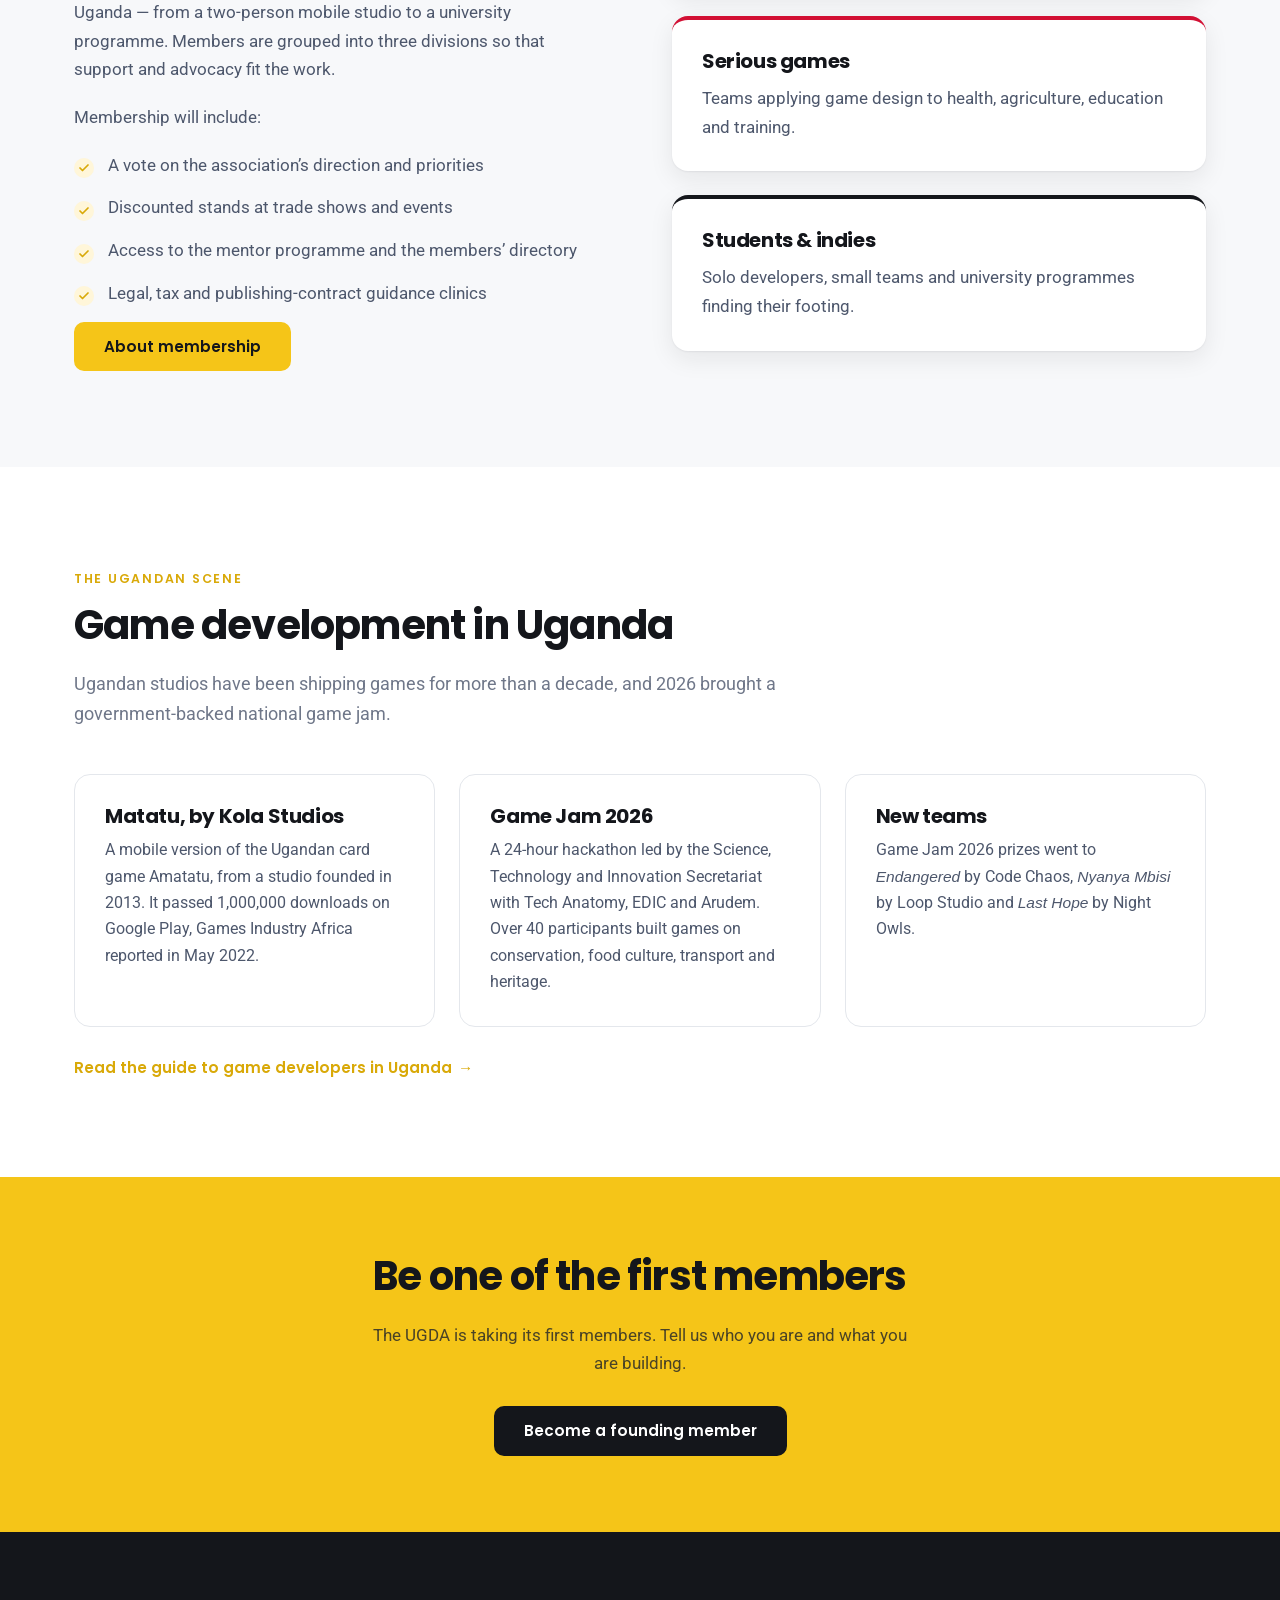
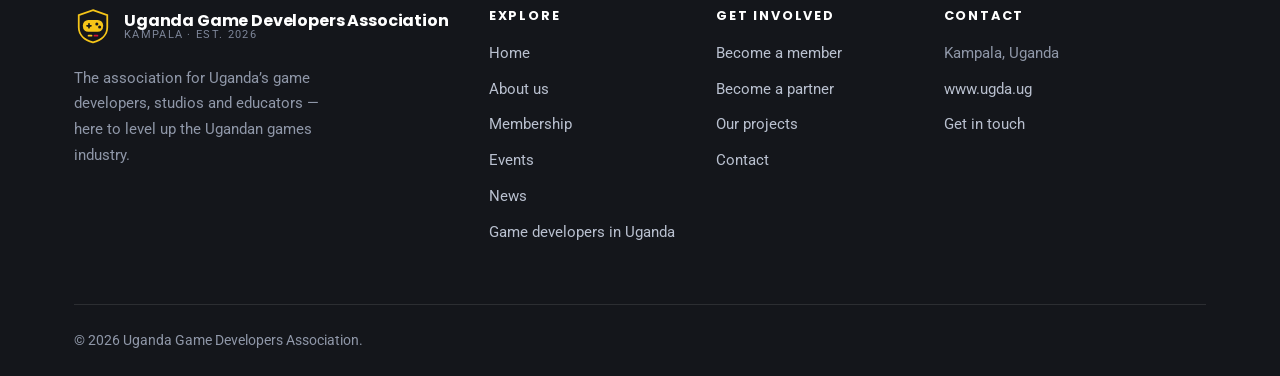
==== commit 31b1c0e1: "Correct the founding story and the Nordic-Uganda invitation - Home: founder's name removed from the " ====
--- a/index.html
+++ b/index.html
@@ -150,7 +150,7 @@
         <a class="btn btn--primary" href="contact.html">Become a founding member</a>
         <a class="btn btn--onink" href="about.html">Learn more</a>
       </div>
-      <p class="hero__meta">Founded in 2026 by Isaac Amumpaire &middot; Kampala, Uganda</p>
+      <p class="hero__meta">Founded in 2026 &middot; Kampala, Uganda</p>
     </div>
   </section>
 
@@ -214,19 +214,19 @@
       <div class="section-head section-head--center reveal">
         <span class="eyebrow">Our partners</span>
         <h2>Growing game development in Uganda, together</h2>
-        <p class="lead">Birungi Studio and Kelele Collective have partnered to push Uganda&rsquo;s game development community forward.</p>
+        <p class="lead">Birungi Studio and Kelele Collective became partners after organising Kelele&rsquo;s first game developers&rsquo; meetup together.</p>
       </div>
       <div class="partners">
         <article class="partner reveal">
           <a class="partner__logo" href="https://birungi.studio/" rel="noopener" target="_blank"><img src="assets/partners/birungi-studio.png" alt="Birungi Studio" width="215" height="240" loading="lazy"></a>
           <h3>Birungi Studio</h3>
-          <p>A social-impact game studio and the makers of <em>I Bee Xploring</em>, an educational, family-friendly game in which players collect nectar from flowers and escape the effects of urbanisation. UGDA founder Isaac Amumpaire works at Birungi.</p>
+          <p>A social-impact game studio and the makers of <em>I Bee Xploring</em>, an educational, family-friendly game in which players collect nectar from flowers and escape the effects of urbanisation.</p>
           <a class="arrow-link" href="https://birungi.studio/" rel="noopener" target="_blank">birungi.studio</a>
         </article>
         <article class="partner reveal">
           <a class="partner__logo" href="https://kelelecollective.org/" rel="noopener" target="_blank"><img src="assets/partners/kelele-collective.png" alt="Kelele Collective" width="640" height="191" loading="lazy"></a>
           <h3>Kelele Collective</h3>
-          <p>A Kampala community helping multimedia creatives build careers from their talent, through meetups, portfolio clinics and a podcast. Kelele has organised a meetup on game development in Uganda.</p>
+          <p>A Kampala community helping multimedia creatives build careers from their talent, through multimedia meetups, portfolio clinics and a podcast. With Birungi Studio, Kelele organised its very first game developers&rsquo; meetup.</p>
           <a class="arrow-link" href="https://kelelecollective.org/" rel="noopener" target="_blank">kelelecollective.org</a>
         </article>
       </div>
